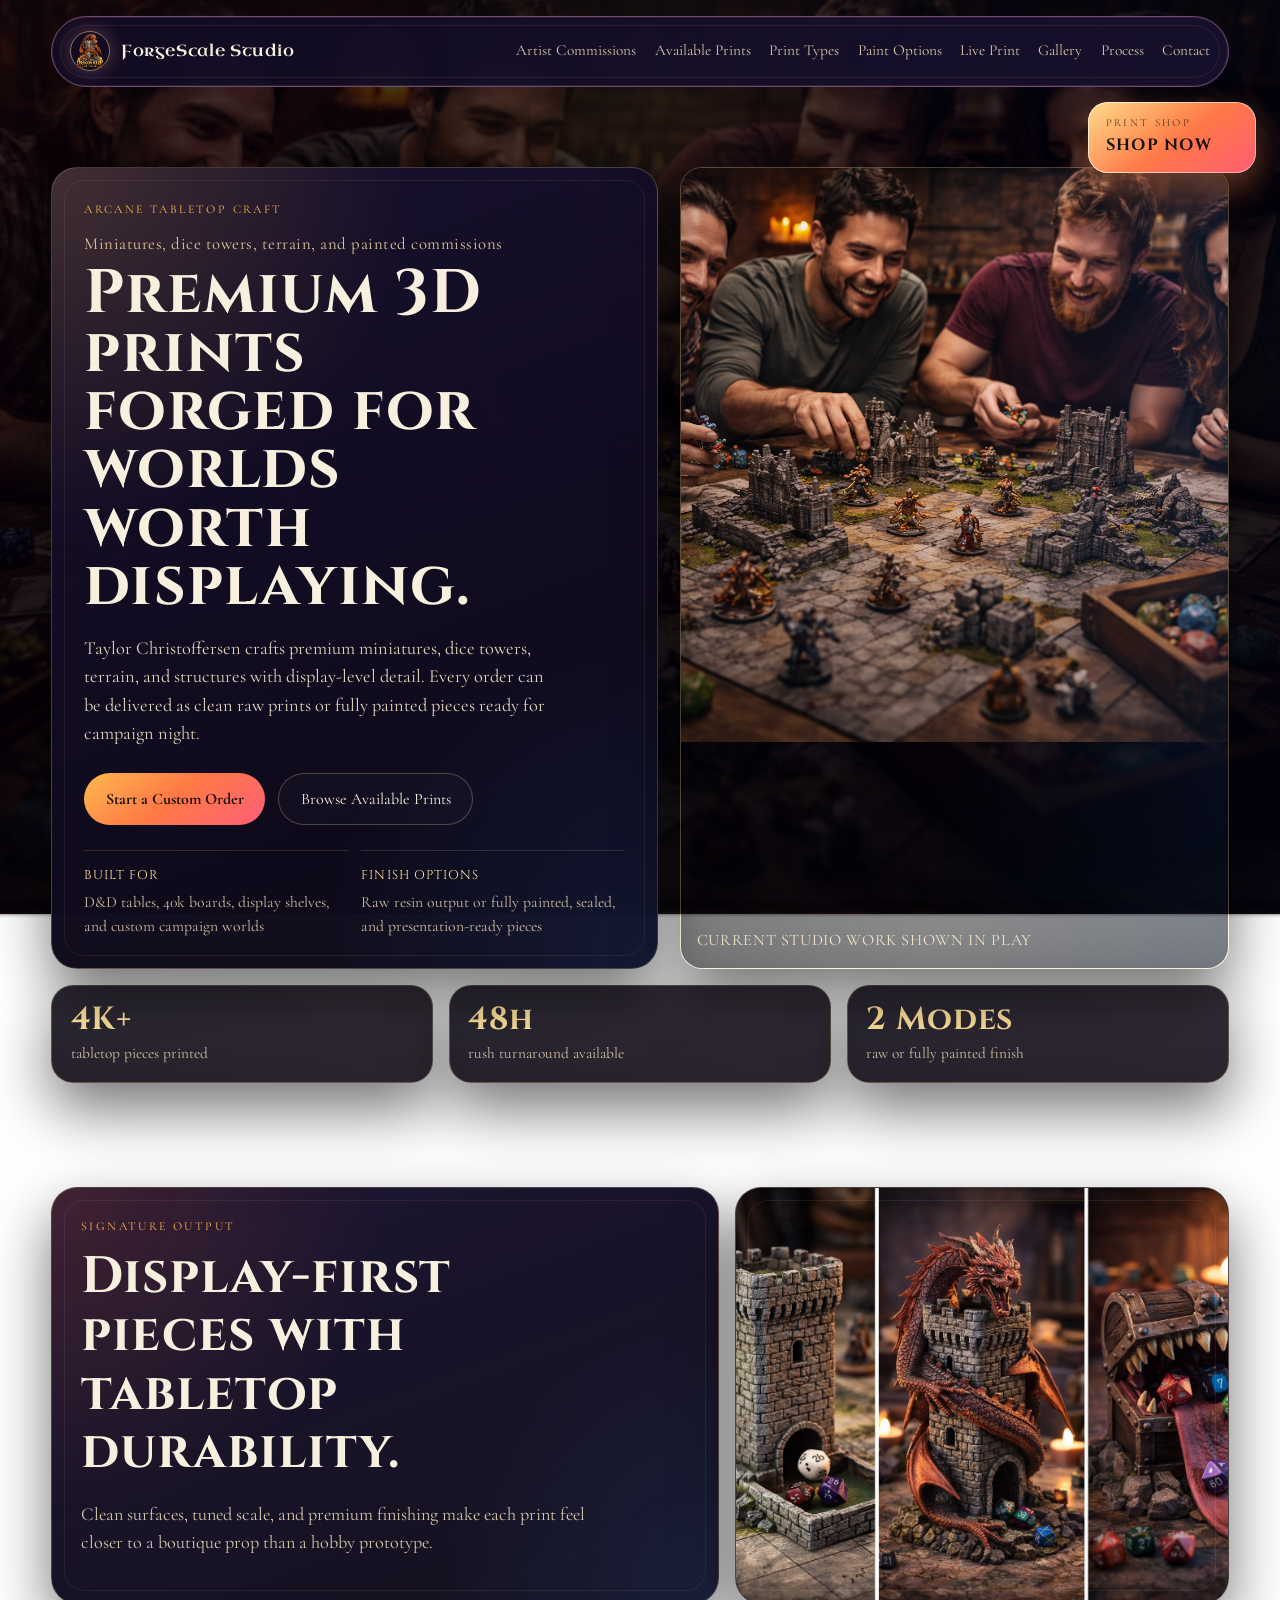
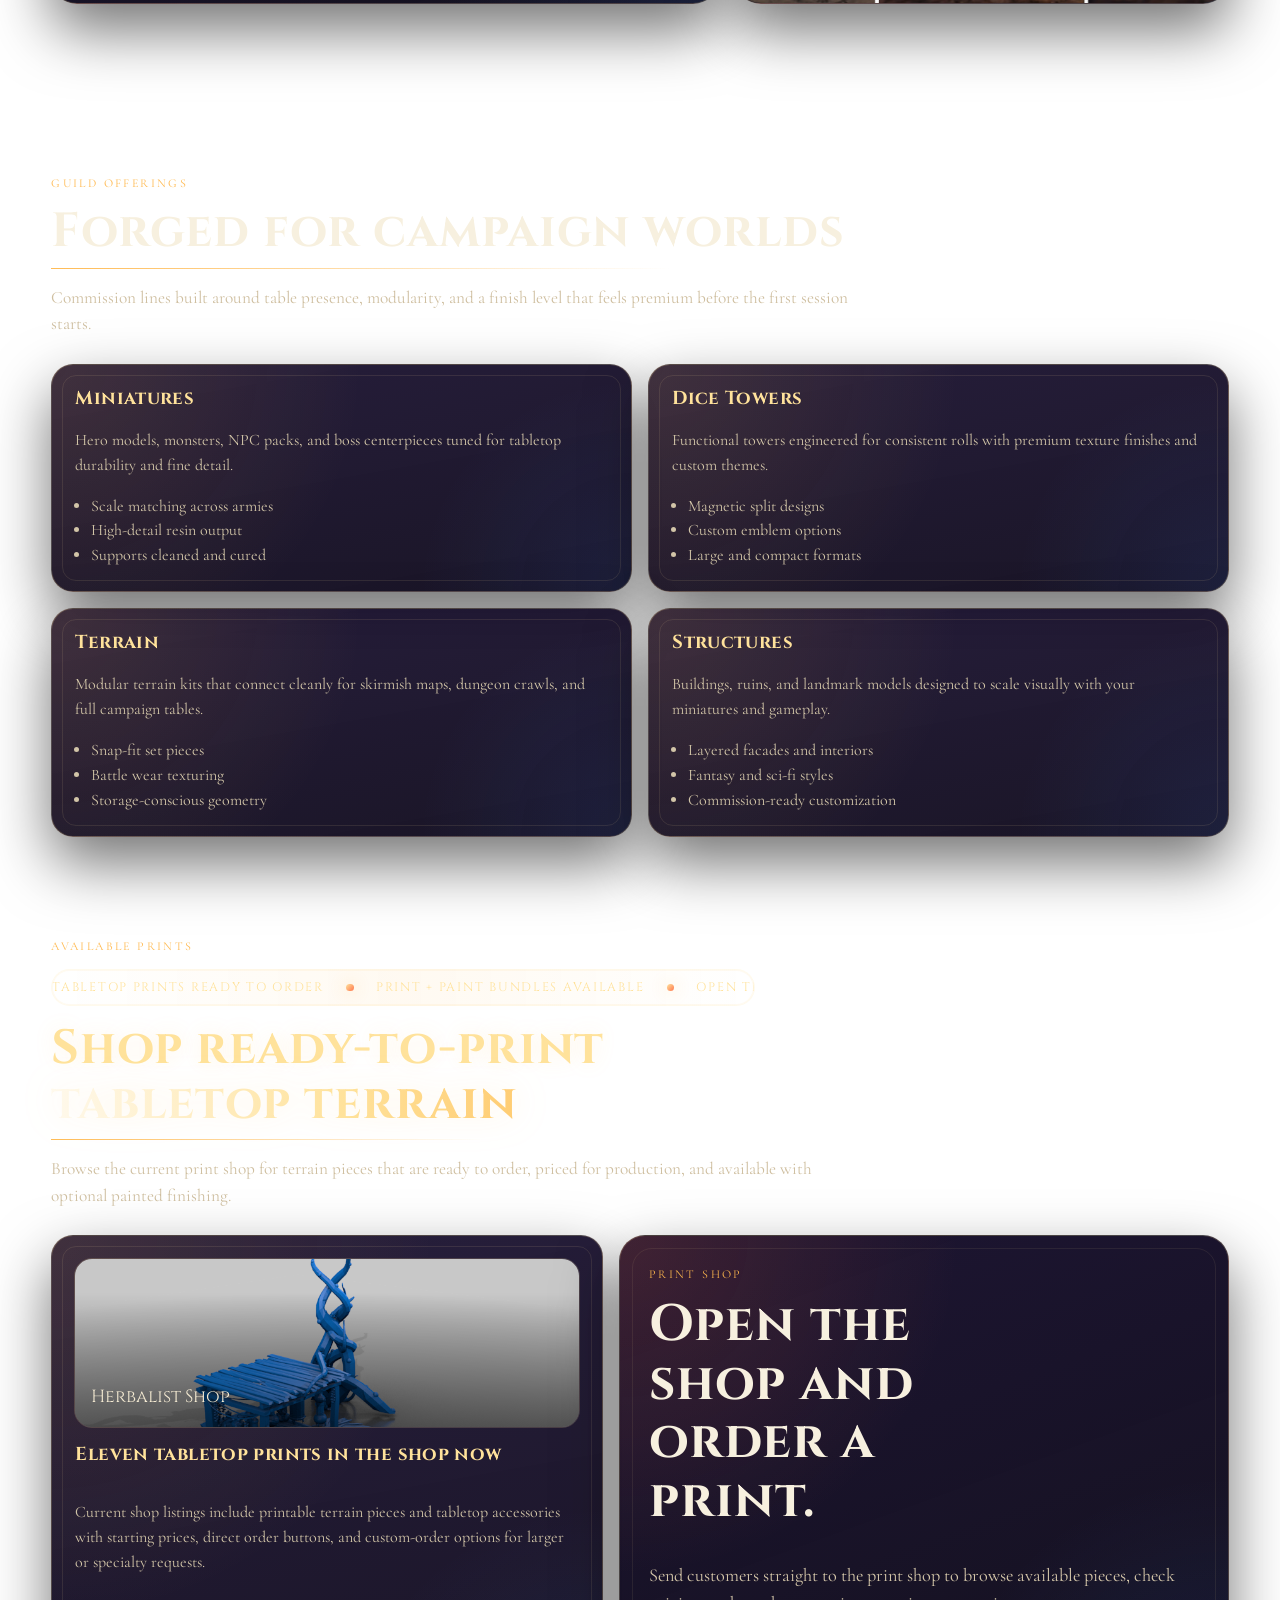
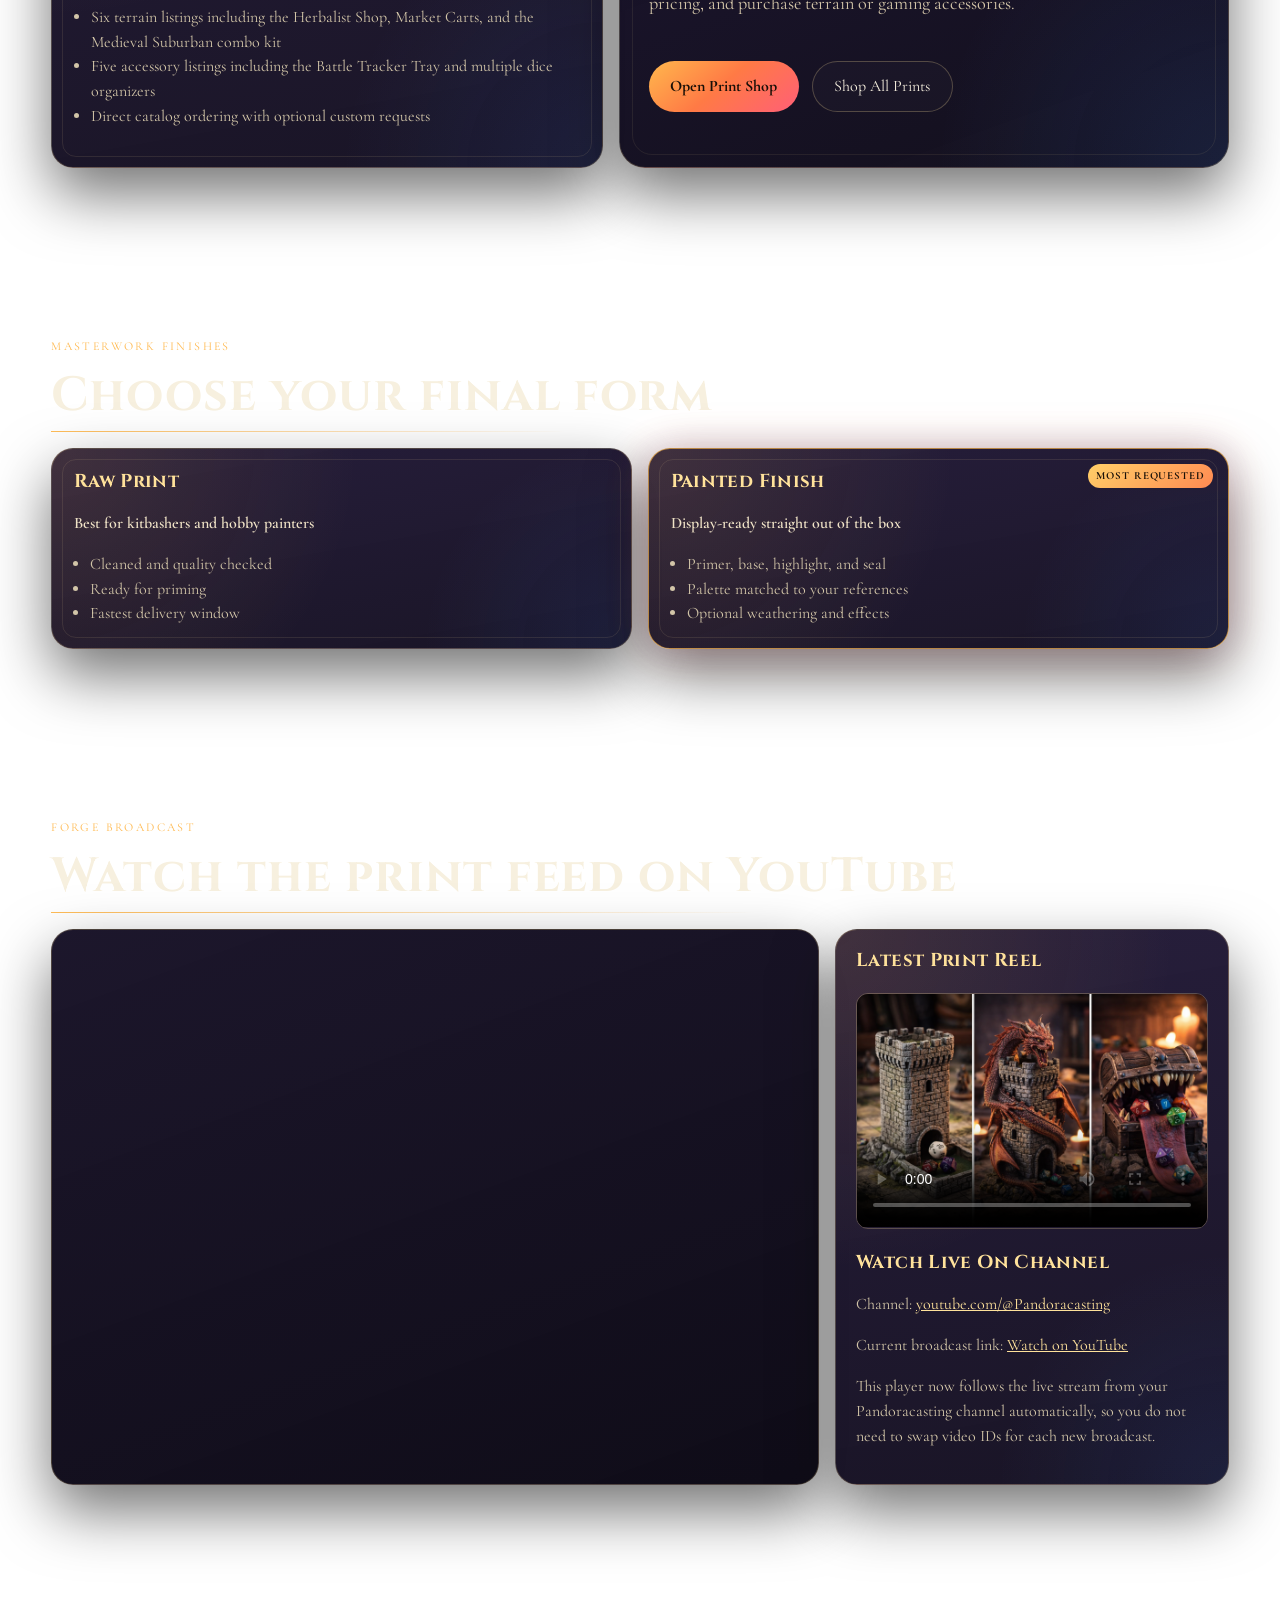
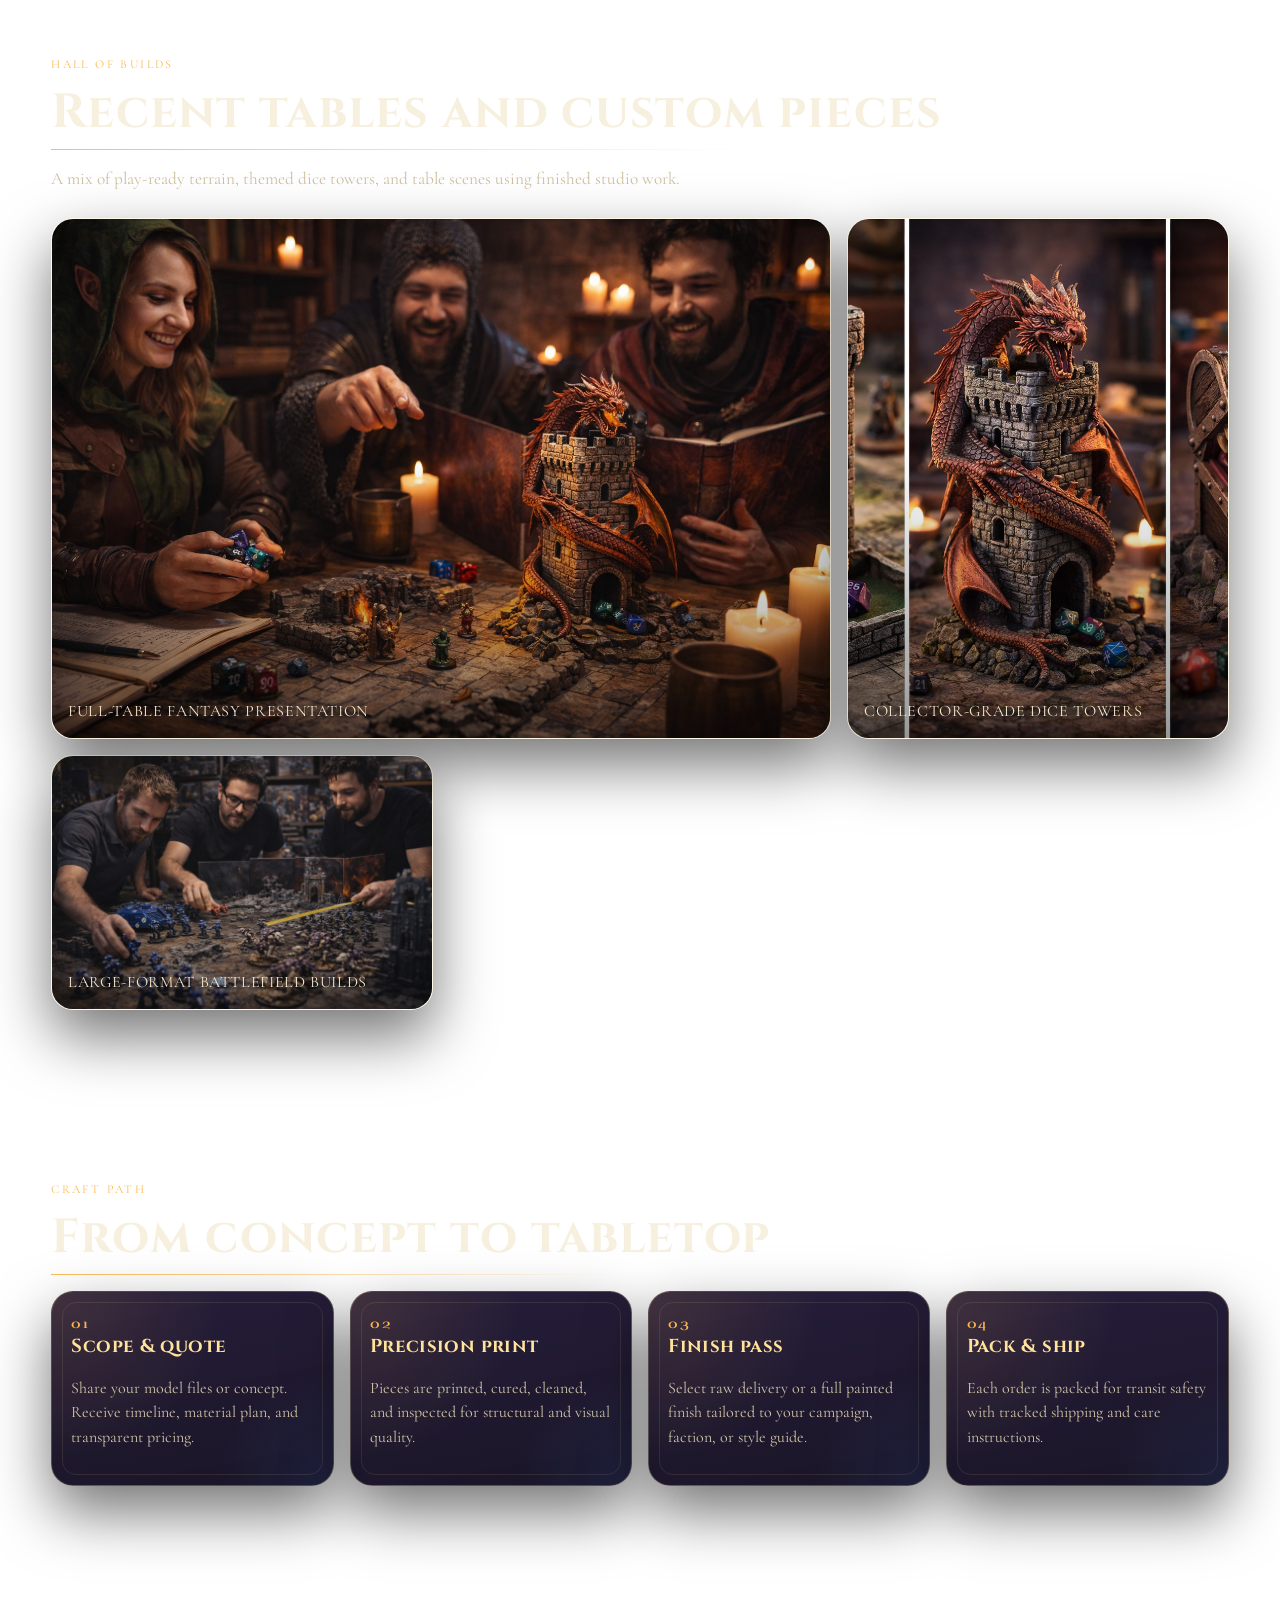
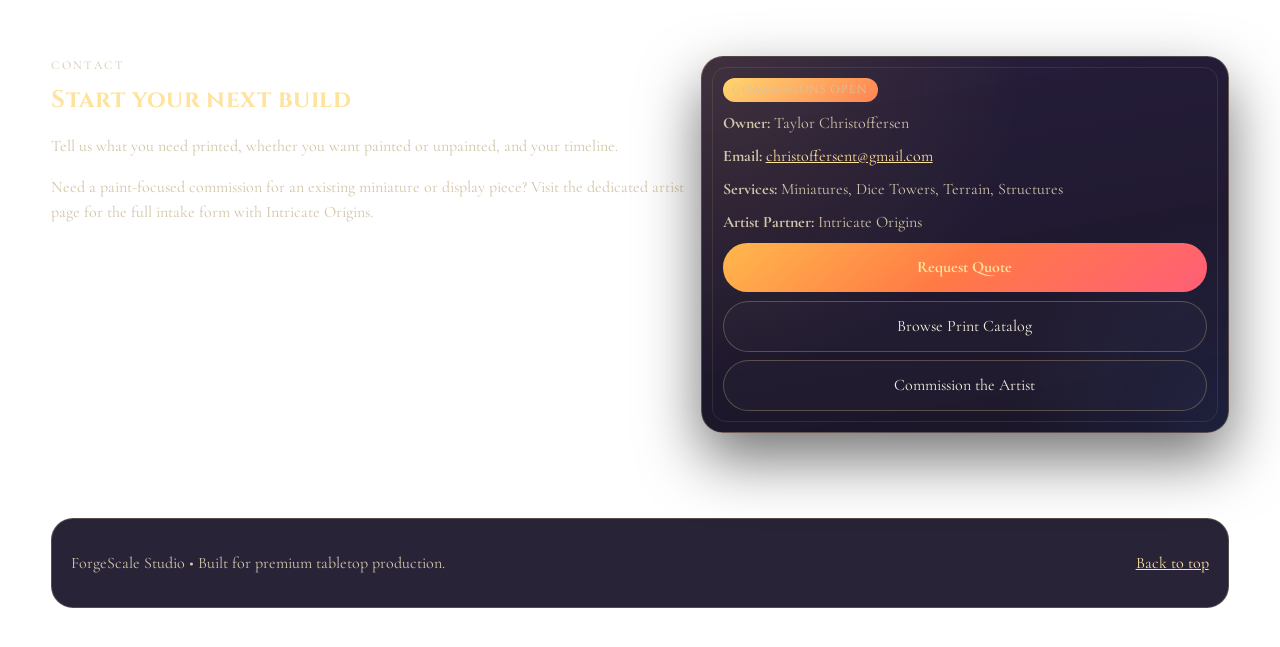
==== index.html @ 9431fdb1 "Initial site import" ====
<!DOCTYPE html>
<html lang="en">
<head>
  <meta charset="UTF-8" />
  <meta name="viewport" content="width=device-width, initial-scale=1.0" />
  <title>ForgeScale Studio | Premium 3D Printing</title>
  <meta name="description" content="Premium 3D printing for miniatures, dice towers, terrain, and structures by Taylor Christoffersen." />
  <link rel="preconnect" href="https://fonts.googleapis.com" />
  <link rel="preconnect" href="https://fonts.gstatic.com" crossorigin />
  <link href="https://fonts.googleapis.com/css2?family=Cinzel:wght@500;700;800&family=Cormorant+Garamond:wght@400;500;600;700&family=Uncial+Antiqua&display=swap" rel="stylesheet" />
  <link rel="stylesheet" href="styles.css" />
</head>
<body class="home-page">
  <video
    class="page-bg-video"
    autoplay
    muted
    loop
    playsinline
    preload="metadata"
    poster="Hero.png"
    aria-hidden="true"
  >
    <source src="BackgroundVideo.mp4" type="video/mp4" />
  </video>
  <div class="bg-grid" aria-hidden="true"></div>
  <header class="site-header" id="top">
    <a class="brand" href="#top">
      <img class="brand-logo" src="Logo.png" alt="Taylor Christoffersen 3D printing logo" />
      <span class="brand-text">ForgeScale Studio</span>
    </a>
    <button class="menu-toggle" aria-expanded="false" aria-controls="main-nav">Menu</button>
    <nav id="main-nav" class="main-nav" aria-label="Primary">
      <a href="artist-commission.html">Artist Commissions</a>
      <a href="prints.html#catalog">Available Prints</a>
      <a href="#services">Print Types</a>
      <a href="#finishes">Paint Options</a>
      <a href="#livestream">Live Print</a>
      <a href="#gallery">Gallery</a>
      <a href="#process">Process</a>
      <a href="#contact">Contact</a>
    </nav>
  </header>
  <a class="floating-shop-cta" href="prints.html#catalog">
    <span class="floating-shop-label">Print Shop</span>
    <strong>Shop Now</strong>
  </a>

  <main>
    <section class="hero section reveal">
      <div class="hero-layout">
        <div class="hero-copy-block">
          <p class="eyebrow">Arcane tabletop craft</p>
          <p class="hero-kicker">Miniatures, dice towers, terrain, and painted commissions</p>
          <h1>Premium 3D prints forged for worlds worth displaying.</h1>
          <p class="hero-copy">
            Taylor Christoffersen crafts premium miniatures, dice towers, terrain, and structures with display-level detail.
            Every order can be delivered as clean raw prints or fully painted pieces ready for campaign night.
          </p>
          <div class="hero-actions">
            <a class="btn btn-primary" href="#contact">Start a Custom Order</a>
            <a class="btn btn-ghost" href="prints.html#catalog">Browse Available Prints</a>
          </div>
          <div class="hero-ledger">
            <div>
              <span>Built For</span>
              <p>D&amp;D tables, 40k boards, display shelves, and custom campaign worlds</p>
            </div>
            <div>
              <span>Finish Options</span>
              <p>Raw resin output or fully painted, sealed, and presentation-ready pieces</p>
            </div>
          </div>
        </div>
        <figure class="hero-photo">
          <img src="Hero.png" alt="Featured hero image showing premium 3D printed tabletop work" loading="eager" />
          <figcaption>Current studio work shown in play</figcaption>
        </figure>
      </div>
      <div class="hero-metrics" role="list" aria-label="Studio highlights">
        <article role="listitem">
          <h2>4K+</h2>
          <p>tabletop pieces printed</p>
        </article>
        <article role="listitem">
          <h2>48h</h2>
          <p>rush turnaround available</p>
        </article>
        <article role="listitem">
          <h2>2 Modes</h2>
          <p>raw or fully painted finish</p>
        </article>
      </div>
    </section>

    <section class="featured-strip section reveal" aria-label="Featured capabilities">
      <article class="featured-card">
        <p class="eyebrow">Signature Output</p>
        <h2>Display-first pieces with tabletop durability.</h2>
        <p>
          Clean surfaces, tuned scale, and premium finishing make each print feel closer to a boutique prop than a hobby prototype.
        </p>
      </article>
      <article class="featured-card media-card">
        <img src="DiceTowers3.png" alt="Detailed custom dice towers displayed with dice" loading="lazy" />
      </article>
    </section>

    <section id="services" class="section reveal">
      <div class="section-head">
        <p class="eyebrow">Guild Offerings</p>
        <h2>Forged for campaign worlds</h2>
        <p class="section-intro">
          Commission lines built around table presence, modularity, and a finish level that feels premium before the first session starts.
        </p>
      </div>
      <div class="cards-grid">
        <article class="service-card">
          <h3>Miniatures</h3>
          <p>Hero models, monsters, NPC packs, and boss centerpieces tuned for tabletop durability and fine detail.</p>
          <ul>
            <li>Scale matching across armies</li>
            <li>High-detail resin output</li>
            <li>Supports cleaned and cured</li>
          </ul>
        </article>
        <article class="service-card">
          <h3>Dice Towers</h3>
          <p>Functional towers engineered for consistent rolls with premium texture finishes and custom themes.</p>
          <ul>
            <li>Magnetic split designs</li>
            <li>Custom emblem options</li>
            <li>Large and compact formats</li>
          </ul>
        </article>
        <article class="service-card">
          <h3>Terrain</h3>
          <p>Modular terrain kits that connect cleanly for skirmish maps, dungeon crawls, and full campaign tables.</p>
          <ul>
            <li>Snap-fit set pieces</li>
            <li>Battle wear texturing</li>
            <li>Storage-conscious geometry</li>
          </ul>
        </article>
        <article class="service-card">
          <h3>Structures</h3>
          <p>Buildings, ruins, and landmark models designed to scale visually with your miniatures and gameplay.</p>
          <ul>
            <li>Layered facades and interiors</li>
            <li>Fantasy and sci-fi styles</li>
            <li>Commission-ready customization</li>
          </ul>
        </article>
      </div>
    </section>

    <section class="section reveal shop-preview">
      <div class="section-head shop-preview-head">
        <p class="eyebrow">Available Prints</p>
        <div class="shop-preview-marquee" aria-hidden="true">
          <div class="shop-preview-marquee-track">
            <span>Tabletop prints ready to order</span>
            <span>Print + paint bundles available</span>
            <span>Open the print shop now</span>
            <span>Tabletop prints ready to order</span>
            <span>Print + paint bundles available</span>
            <span>Open the print shop now</span>
          </div>
        </div>
        <h2 class="shop-preview-title">
          <span>Shop ready-to-print</span>
          <span>tabletop terrain</span>
        </h2>
        <p class="section-intro">
          Browse the current print shop for terrain pieces that are ready to order, priced for production, and available with optional painted finishing.
        </p>
      </div>
      <div class="shop-preview-grid">
        <article class="service-card product-card">
          <div class="product-media">
            <img src="Assets/images/herbalist_potion_makers_shop_-_dnd_-_terrain.png" alt="Render of the Herbalist and Potion Maker's Shop STL" loading="lazy" />
            <span>Herbalist Shop</span>
          </div>
          <h3>Eleven tabletop prints in the shop now</h3>
          <p>Current shop listings include printable terrain pieces and tabletop accessories with starting prices, direct order buttons, and custom-order options for larger or specialty requests.</p>
          <ul>
            <li>Six terrain listings including the Herbalist Shop, Market Carts, and the Medieval Suburban combo kit</li>
            <li>Five accessory listings including the Battle Tracker Tray and multiple dice organizers</li>
            <li>Direct catalog ordering with optional custom requests</li>
          </ul>
        </article>
        <article class="featured-card shop-preview-cta">
          <p class="eyebrow">Print Shop</p>
          <h2>Open the shop and order a print.</h2>
          <p>Send customers straight to the print shop to browse available pieces, check pricing, and purchase terrain or gaming accessories.</p>
          <div class="hero-actions">
            <a class="btn btn-primary" href="prints.html#catalog">Open Print Shop</a>
            <a class="btn btn-ghost" href="prints.html#catalog">Shop All Prints</a>
          </div>
        </article>
      </div>
    </section>

    <section id="finishes" class="section reveal">
      <div class="section-head">
        <p class="eyebrow">Masterwork Finishes</p>
        <h2>Choose your final form</h2>
      </div>
      <div class="finish-grid">
        <article class="finish-card">
          <h3>Raw Print</h3>
          <p class="price">Best for kitbashers and hobby painters</p>
          <ul>
            <li>Cleaned and quality checked</li>
            <li>Ready for priming</li>
            <li>Fastest delivery window</li>
          </ul>
        </article>
        <article class="finish-card featured">
          <p class="badge">Most Requested</p>
          <h3>Painted Finish</h3>
          <p class="price">Display-ready straight out of the box</p>
          <ul>
            <li>Primer, base, highlight, and seal</li>
            <li>Palette matched to your references</li>
            <li>Optional weathering and effects</li>
          </ul>
        </article>
      </div>
    </section>

    <section id="livestream" class="section reveal">
      <div class="section-head">
        <p class="eyebrow">Forge Broadcast</p>
        <h2>Watch the print feed on YouTube</h2>
      </div>
      <div class="stream-layout">
        <div class="stream-frame" aria-label="Live print stream">
          <iframe
            src="https://www.youtube-nocookie.com/embed/live_stream?channel=UCI36kIDATrRauLgtNa-Ht1w&autoplay=1&mute=1&rel=0"
            title="Pandoracasting 3D Print Broadcast"
            allow="autoplay; encrypted-media; picture-in-picture"
            allowfullscreen
            loading="lazy"
          ></iframe>
        </div>
        <aside class="stream-panel">
          <h3>Latest Print Reel</h3>
          <video controls preload="metadata" poster="DiceTowers3.png">
            <source src="dragontowerdicevideo.mp4" type="video/mp4" />
            Your browser does not support embedded video.
          </video>
          <h3>Watch Live On Channel</h3>
          <p>
            Channel:
            <a href="https://www.youtube.com/@Pandoracasting" target="_blank" rel="noopener noreferrer">youtube.com/@Pandoracasting</a>
          </p>
          <p>
            Current broadcast link:
            <a href="https://www.youtube.com/@Pandoracasting/live" target="_blank" rel="noopener noreferrer">Watch on YouTube</a>
          </p>
          <p class="note">This player now follows the live stream from your Pandoracasting channel automatically, so you do not need to swap video IDs for each new broadcast.</p>
        </aside>
      </div>
    </section>

    <section id="gallery" class="section reveal">
      <div class="section-head">
        <p class="eyebrow">Hall of Builds</p>
        <h2>Recent tables and custom pieces</h2>
        <p class="section-intro">A mix of play-ready terrain, themed dice towers, and table scenes using finished studio work.</p>
      </div>
      <div class="gallery-grid">
        <figure class="gallery-item wide">
          <img src="PlayingD%26D.png" alt="Dungeons and Dragons table setup with custom miniatures and terrain" loading="lazy" />
          <figcaption>Full-table fantasy presentation</figcaption>
        </figure>
        <figure class="gallery-item">
          <img src="DiceTowers3.png" alt="Custom fantasy dice towers produced with high-detail 3D printing" loading="lazy" />
          <figcaption>Collector-grade dice towers</figcaption>
        </figure>
        <figure class="gallery-item">
          <img src="Playing40k.png" alt="War-gaming table featuring 3D printed pieces and structures" loading="lazy" />
          <figcaption>Large-format battlefield builds</figcaption>
        </figure>
      </div>
    </section>

    <section id="process" class="section reveal">
      <div class="section-head">
        <p class="eyebrow">Craft Path</p>
        <h2>From concept to tabletop</h2>
      </div>
      <div class="timeline">
        <article>
          <span>01</span>
          <h3>Scope & quote</h3>
          <p>Share your model files or concept. Receive timeline, material plan, and transparent pricing.</p>
        </article>
        <article>
          <span>02</span>
          <h3>Precision print</h3>
          <p>Pieces are printed, cured, cleaned, and inspected for structural and visual quality.</p>
        </article>
        <article>
          <span>03</span>
          <h3>Finish pass</h3>
          <p>Select raw delivery or a full painted finish tailored to your campaign, faction, or style guide.</p>
        </article>
        <article>
          <span>04</span>
          <h3>Pack & ship</h3>
          <p>Each order is packed for transit safety with tracked shipping and care instructions.</p>
        </article>
      </div>
    </section>

    <section id="contact" class="section reveal contact">
      <div>
        <p class="eyebrow">Contact</p>
        <h2>Start your next build</h2>
        <p>Tell us what you need printed, whether you want painted or unpainted, and your timeline.</p>
        <p>
          Need a paint-focused commission for an existing miniature or display piece?
          Visit the dedicated artist page for the full intake form with Intricate Origins.
        </p>
      </div>
      <div class="contact-card">
        <p class="contact-tag">Commissions open</p>
        <p><strong>Owner:</strong> Taylor Christoffersen</p>
        <p><strong>Email:</strong> <a href="mailto:christoffersent@gmail.com">christoffersent@gmail.com</a></p>
        <p><strong>Services:</strong> Miniatures, Dice Towers, Terrain, Structures</p>
        <p><strong>Artist Partner:</strong> Intricate Origins</p>
        <a class="btn btn-primary" href="mailto:christoffersent@gmail.com?subject=3D%20Print%20Project%20Request">Request Quote</a>
        <a class="btn btn-ghost" href="prints.html#catalog">Browse Print Catalog</a>
        <a class="btn btn-ghost" href="artist-commission.html">Commission the Artist</a>
      </div>
    </section>
  </main>

  <footer class="site-footer">
    <p>ForgeScale Studio • Built for premium tabletop production.</p>
    <a href="#top">Back to top</a>
  </footer>

  <script src="script.js"></script>
</body>
</html>
---- styles.css ----
:root {
  --bg-night: #090713;
  --bg-char: #120f24;
  --ink: #f7f0df;
  --ink-muted: #d8c7a7;
  --gold: #ffb84d;
  --gold-soft: #ffe29b;
  --ember: #ff6a3d;
  --line: #6f4a7f;
  --panel: #17122d;
  --panel-soft: #22153b;
  --radius: 22px;
  --shadow: 0 26px 60px rgba(0, 0, 0, 0.55);
  --shadow-soft: 0 16px 32px rgba(0, 0, 0, 0.34);
}

* {
  box-sizing: border-box;
}

html,
body {
  margin: 0;
  padding: 0;
}

body {
  font-family: "Cormorant Garamond", serif;
  color: var(--ink);
  line-height: 1.55;
  background:
    radial-gradient(circle at 10% 8%, rgba(255, 106, 61, 0.28), transparent 34%),
    radial-gradient(circle at 84% 2%, rgba(63, 132, 255, 0.24), transparent 34%),
    radial-gradient(circle at 55% 115%, rgba(175, 88, 255, 0.18), transparent 30%),
    linear-gradient(160deg, #080610 0%, #120a22 45%, #090713 100%);
  background-attachment: fixed;
  position: relative;
}

body::before {
  content: "";
  position: fixed;
  inset: 0;
  pointer-events: none;
  z-index: -2;
  background:
    radial-gradient(circle at 50% 18%, rgba(255, 184, 77, 0.08), transparent 26%),
    linear-gradient(180deg, rgba(255, 255, 255, 0.015), transparent 25%, transparent 72%, rgba(255, 255, 255, 0.015));
}

body::after {
  content: "";
  position: fixed;
  inset: 0;
  pointer-events: none;
  z-index: -3;
  background:
    linear-gradient(180deg, rgba(7, 5, 13, 0.55), rgba(7, 5, 13, 0.78)),
    linear-gradient(120deg, rgba(255, 106, 61, 0.1), transparent 35%, rgba(63, 132, 255, 0.08)),
    url("Playing40k.png") center center / cover no-repeat;
  filter: saturate(1.15) contrast(1.05) blur(2px);
  transform: scale(1.03);
}

.home-page::after {
  background:
    linear-gradient(180deg, rgba(7, 5, 13, 0.55), rgba(7, 5, 13, 0.78)),
    linear-gradient(120deg, rgba(255, 106, 61, 0.1), transparent 35%, rgba(63, 132, 255, 0.08));
}

.commission-page {
  --line: #8b6384;
}

.prints-page {
  --line: #6b5f82;
}

.commission-page::after {
  background:
    linear-gradient(180deg, rgba(10, 8, 18, 0.5), rgba(10, 8, 18, 0.82)),
    radial-gradient(circle at 22% 18%, rgba(214, 154, 196, 0.2), transparent 28%),
    radial-gradient(circle at 78% 22%, rgba(255, 184, 77, 0.12), transparent 26%),
    url("intricate-origins-logo.jpg") center center / min(540px, 72vw) no-repeat;
  filter: saturate(0.92) contrast(1.02) blur(1px);
}

.prints-page::after {
  background:
    linear-gradient(180deg, rgba(8, 6, 18, 0.56), rgba(8, 6, 18, 0.84)),
    radial-gradient(circle at 22% 18%, rgba(255, 184, 77, 0.14), transparent 26%),
    radial-gradient(circle at 82% 24%, rgba(63, 132, 255, 0.18), transparent 30%);
  filter: saturate(1.02) contrast(1.03) blur(2px);
}

.page-bg-video {
  position: fixed;
  inset: 0;
  width: 100%;
  height: 100%;
  object-fit: cover;
  pointer-events: none;
  z-index: -4;
  filter: saturate(1.02) contrast(1.03) brightness(0.58);
  transform: scale(1.03);
}

.bg-grid {
  position: fixed;
  inset: 0;
  pointer-events: none;
  z-index: -1;
  opacity: 0.45;
  background-image:
    linear-gradient(rgba(255, 226, 155, 0.04) 1px, transparent 1px),
    linear-gradient(90deg, rgba(255, 226, 155, 0.04) 1px, transparent 1px),
    radial-gradient(circle at 25% 30%, rgba(63, 132, 255, 0.14) 1px, transparent 1px),
    radial-gradient(circle at 75% 70%, rgba(255, 106, 61, 0.12) 1px, transparent 1px);
  background-size: 38px 38px, 38px 38px, 120px 120px, 140px 140px;
  mask-image: radial-gradient(circle at center, black 50%, transparent 95%);
}

h1,
h2,
h3 {
  font-family: "Cinzel", serif;
  margin-top: 0;
  line-height: 1.14;
  letter-spacing: 0.02em;
}

a {
  color: inherit;
}

.site-header,
.hero-copy-block,
.hero-photo,
.hero-logo-panel,
.featured-card,
.service-card,
.finish-card,
.stream-frame,
.stream-panel,
.gallery-item,
.timeline article,
.contact-card,
.hero-metrics article,
.commission-form,
.level-card,
.fit-card,
.faq-card,
.signal-card {
  --spot-x: 50%;
  --spot-y: 50%;
}

.site-header {
  width: min(1180px, 92vw);
  margin: 1rem auto 0;
  padding: 0.9rem 1.1rem;
  display: flex;
  align-items: center;
  justify-content: space-between;
  border: 1px solid var(--line);
  border-radius: 999px;
  position: sticky;
  top: 0.9rem;
  z-index: 30;
  backdrop-filter: blur(9px);
  background:
    linear-gradient(90deg, rgba(17, 12, 36, 0.92), rgba(24, 17, 46, 0.9));
  box-shadow: 0 0 0 1px rgba(255, 184, 77, 0.11) inset;
}

.site-header::before {
  content: "";
  position: absolute;
  inset: 8px;
  border-radius: 999px;
  border: 1px solid rgba(255, 226, 155, 0.08);
  pointer-events: none;
}

.brand {
  text-decoration: none;
  display: flex;
  align-items: center;
  gap: 0.7rem;
}

.brand-logo {
  width: 40px;
  height: 40px;
  border-radius: 50%;
  object-fit: cover;
  border: 1px solid rgba(255, 226, 155, 0.5);
  box-shadow: 0 0 22px rgba(255, 106, 61, 0.3), 0 0 18px rgba(63, 132, 255, 0.18);
}

.brand-text {
  font-family: "Uncial Antiqua", serif;
  font-size: 0.98rem;
  letter-spacing: 0.04em;
}

.main-nav {
  display: flex;
  gap: 1.15rem;
}

.main-nav a {
  position: relative;
  text-decoration: none;
  font-size: 0.96rem;
  color: var(--ink-muted);
  transition: color 180ms ease, transform 180ms ease;
}

.main-nav a::after {
  content: "";
  position: absolute;
  left: 0;
  right: 0;
  bottom: -0.32rem;
  height: 1px;
  transform: scaleX(0.2);
  transform-origin: center;
  opacity: 0;
  background: linear-gradient(90deg, transparent, var(--gold-soft), transparent);
  transition: transform 220ms ease, opacity 220ms ease;
}

.main-nav a:hover,
.main-nav a:focus-visible {
  color: var(--gold-soft);
  transform: translateY(-1px);
}

.main-nav a:hover::after,
.main-nav a:focus-visible::after {
  transform: scaleX(1);
  opacity: 1;
}

.menu-toggle {
  display: none;
}

.floating-shop-cta {
  position: fixed;
  top: 6.35rem;
  right: 1.5rem;
  z-index: 28;
  display: inline-flex;
  flex-direction: column;
  align-items: flex-start;
  gap: 0.1rem;
  min-width: 10.5rem;
  padding: 0.85rem 1.1rem 0.92rem;
  border-radius: 20px;
  color: #1a1007;
  text-decoration: none;
  overflow: hidden;
  isolation: isolate;
  background: linear-gradient(145deg, rgba(255, 212, 125, 0.96), rgba(255, 122, 69, 0.98) 52%, rgba(255, 95, 119, 0.98));
  box-shadow:
    0 18px 38px rgba(255, 106, 61, 0.28),
    0 10px 30px rgba(255, 184, 77, 0.18),
    0 0 0 1px rgba(255, 248, 234, 0.45) inset;
  animation: shopCtaFloat 4.4s ease-in-out infinite, shopCtaPulse 1.85s ease-in-out infinite;
}

.floating-shop-cta::before {
  content: "";
  position: absolute;
  inset: -40%;
  z-index: -2;
  background: conic-gradient(from 120deg, rgba(255, 255, 255, 0.12), rgba(255, 248, 234, 0.7), rgba(255, 255, 255, 0.08));
  filter: blur(14px);
  animation: shopCtaSpin 8s linear infinite;
}

.floating-shop-cta::after {
  content: "";
  position: absolute;
  inset: 1px;
  z-index: -1;
  border-radius: 19px;
  background:
    linear-gradient(135deg, rgba(255, 248, 234, 0.18), transparent 42%),
    linear-gradient(145deg, rgba(255, 207, 112, 0.96), rgba(255, 118, 71, 0.98) 55%, rgba(255, 94, 116, 0.98));
}

.floating-shop-cta:hover,
.floating-shop-cta:focus-visible {
  transform: translateY(-4px) scale(1.02);
  filter: brightness(1.04);
}

.floating-shop-label {
  font-size: 0.67rem;
  letter-spacing: 0.22em;
  text-transform: uppercase;
  color: rgba(31, 19, 9, 0.74);
}

.floating-shop-cta strong {
  font-family: "Cinzel", serif;
  font-size: 1.02rem;
  letter-spacing: 0.08em;
  text-transform: uppercase;
}

.section {
  width: min(1180px, 92vw);
  margin: 0 auto;
  padding: 5.3rem 0;
}

.hero {
  padding-top: 5rem;
}

.hero-layout {
  display: grid;
  grid-template-columns: 1.05fr 0.95fr;
  gap: 1.35rem;
  align-items: stretch;
}

.hero-copy-block {
  position: relative;
  padding: 2rem 2rem 1.8rem;
  border-radius: calc(var(--radius) + 4px);
  border: 1px solid rgba(255, 226, 155, 0.22);
  background:
    radial-gradient(circle at top left, rgba(255, 184, 77, 0.18), transparent 36%),
    radial-gradient(circle at bottom right, rgba(63, 132, 255, 0.12), transparent 34%),
    linear-gradient(160deg, rgba(24, 16, 46, 0.97), rgba(11, 8, 21, 0.99));
  box-shadow: var(--shadow);
  transition: transform 280ms ease, box-shadow 280ms ease, border-color 280ms ease;
}

.hero-copy-block::before {
  content: "";
  position: absolute;
  inset: 12px;
  border-radius: calc(var(--radius) - 2px);
  border: 1px solid rgba(255, 226, 155, 0.08);
  pointer-events: none;
}

.hero-copy-block::after,
.featured-card::after,
.service-card::after,
.finish-card::after,
.stream-frame::after,
.stream-panel::after,
.hero-logo-panel::after,
.gallery-item::before,
.timeline article::after,
.contact-card::after,
.hero-metrics article::after,
.commission-form::after,
.level-card::after,
.fit-card::after,
.faq-card::after,
.signal-card::after {
  content: "";
  position: absolute;
  inset: 0;
  pointer-events: none;
  border-radius: inherit;
  opacity: 0;
  background:
    radial-gradient(circle at var(--spot-x) var(--spot-y), rgba(255, 184, 77, 0.18), transparent 24%),
    linear-gradient(120deg, transparent 0%, rgba(255, 255, 255, 0.09) 45%, transparent 62%);
  transition: opacity 260ms ease;
}

.eyebrow {
  margin: 0 0 0.8rem;
  font-size: 0.75rem;
  text-transform: uppercase;
  letter-spacing: 0.2em;
  color: var(--gold);
}

.hero-kicker {
  margin: 0 0 0.5rem;
  color: #dfc79b;
  font-size: 1.05rem;
  letter-spacing: 0.03em;
}

h1 {
  font-size: clamp(2.15rem, 4.8vw, 4.5rem);
  max-width: 11ch;
  margin-bottom: 0.8rem;
  line-height: 0.95;
}

.hero-copy {
  max-width: 52ch;
  font-size: 1.15rem;
  color: #e3d5bd;
}

.hero-photo {
  margin: 0;
  border-radius: var(--radius);
  border: 1px solid rgba(255, 226, 155, 0.28);
  overflow: hidden;
  position: relative;
  box-shadow: var(--shadow);
  animation: artifactFloat 8s ease-in-out infinite;
  min-height: 100%;
  transition: transform 320ms ease, box-shadow 320ms ease, border-color 320ms ease;
}

.hero-photo::after {
  content: "";
  position: absolute;
  inset: 0;
  pointer-events: none;
  background:
    linear-gradient(180deg, transparent 28%, rgba(0, 0, 0, 0.5)),
    linear-gradient(90deg, rgba(11, 8, 21, 0.1), transparent 45%, rgba(63, 132, 255, 0.12));
}

.hero-photo img {
  width: 100%;
  display: block;
  aspect-ratio: 4 / 4.2;
  object-fit: cover;
  transition: transform 520ms ease, filter 520ms ease;
}

.hero-photo figcaption {
  position: absolute;
  left: 1rem;
  right: 1rem;
  bottom: 1rem;
  margin: 0;
  z-index: 1;
  color: #f2e6ca;
  font-size: 1rem;
  letter-spacing: 0.04em;
  text-transform: uppercase;
}

.hero-actions {
  display: flex;
  gap: 0.8rem;
  flex-wrap: wrap;
  margin: 1.6rem 0 1.6rem;
}

.btn {
  display: inline-flex;
  align-items: center;
  justify-content: center;
  border: 0;
  cursor: pointer;
  text-decoration: none;
  border-radius: 999px;
  padding: 0.76rem 1.35rem;
  transition: transform 180ms ease, box-shadow 180ms ease, background 180ms ease, filter 180ms ease;
  font-family: inherit;
  font-size: 1rem;
  position: relative;
  overflow: hidden;
}

.btn:hover,
.btn:focus-visible {
  transform: translateY(-2px);
}

.btn-primary {
  color: #180f07;
  font-weight: 700;
  background: linear-gradient(140deg, #ffb84d, #ff7a45 48%, #ff5f77 100%);
  box-shadow: 0 0 0 0 rgba(255, 184, 77, 0.26);
}

.btn::after {
  content: "";
  position: absolute;
  inset: -20%;
  transform: translateX(-130%) skewX(-18deg);
  background: linear-gradient(90deg, transparent, rgba(255, 255, 255, 0.35), transparent);
  transition: transform 420ms ease;
}

.btn-primary:hover,
.btn-primary:focus-visible {
  box-shadow: 0 0 0 7px rgba(255, 184, 77, 0.2);
  filter: brightness(1.04);
}

.btn:hover::after,
.btn:focus-visible::after {
  transform: translateX(130%) skewX(-18deg);
}

.btn-ghost {
  border: 1px solid rgba(255, 226, 155, 0.25);
  color: var(--ink);
  background: rgba(255, 255, 255, 0.02);
}

.hero-ledger {
  display: grid;
  grid-template-columns: repeat(2, minmax(0, 1fr));
  gap: 0.85rem;
}

.hero-ledger div {
  padding-top: 0.9rem;
  border-top: 1px solid rgba(255, 226, 155, 0.14);
}

.hero-ledger span {
  display: block;
  color: var(--gold-soft);
  font-family: "Cinzel", serif;
  font-size: 0.8rem;
  letter-spacing: 0.08em;
  text-transform: uppercase;
  margin-bottom: 0.35rem;
}

.hero-ledger p {
  margin: 0;
  color: #cebea1;
  font-size: 0.98rem;
}

.hero-metrics {
  display: grid;
  grid-template-columns: repeat(3, minmax(0, 1fr));
  gap: 1rem;
  margin-top: 1rem;
}

.hero-metrics article {
  background:
    linear-gradient(180deg, rgba(255, 255, 255, 0.05), transparent),
    linear-gradient(140deg, rgba(23, 18, 30, 0.95), rgba(30, 24, 34, 0.95));
  border: 1px solid rgba(255, 226, 155, 0.25);
  border-radius: var(--radius);
  padding: 1rem 1.15rem;
  box-shadow: var(--shadow);
}

.hero-metrics h2 {
  margin-bottom: 0.2rem;
  color: var(--gold-soft);
  font-size: 2rem;
}

.hero-metrics p {
  margin: 0;
  color: #cfc2a4;
  font-size: 0.96rem;
}

.section-head h2 {
  position: relative;
  display: inline-block;
  font-size: clamp(1.7rem, 4vw, 3rem);
  margin-bottom: 1rem;
  padding-bottom: 0.55rem;
}

.section-head h2::after {
  content: "";
  position: absolute;
  left: 0;
  bottom: 0;
  width: 78%;
  height: 1px;
  background: linear-gradient(90deg, rgba(255, 184, 77, 0.95), transparent);
}

.cards-grid {
  display: grid;
  grid-template-columns: repeat(2, minmax(0, 1fr));
  gap: 1rem;
}

.catalog-layout {
  display: grid;
  grid-template-columns: 1.08fr 0.92fr;
  gap: 1rem;
  align-items: start;
}

.catalog-layout-full {
  grid-template-columns: 1fr;
}

.section-intro {
  max-width: 50rem;
  margin: 0 0 1.6rem;
  color: #cfbfa0;
  font-size: 1.08rem;
}

.featured-strip {
  display: grid;
  grid-template-columns: 1.15fr 0.85fr;
  gap: 1rem;
  padding-top: 1.2rem;
}

.featured-card {
  position: relative;
  overflow: hidden;
  min-height: 280px;
  padding: 1.8rem;
  border-radius: calc(var(--radius) + 4px);
  border: 1px solid rgba(255, 226, 155, 0.22);
  background:
    radial-gradient(circle at top left, rgba(255, 106, 61, 0.16), transparent 42%),
    radial-gradient(circle at bottom right, rgba(63, 132, 255, 0.13), transparent 36%),
    linear-gradient(160deg, rgba(24, 16, 46, 0.98), rgba(12, 9, 22, 0.97));
  box-shadow: var(--shadow);
  transition: transform 300ms ease, box-shadow 300ms ease, border-color 300ms ease;
}

.featured-card::before {
  content: "";
  position: absolute;
  inset: 12px;
  border: 1px solid rgba(255, 226, 155, 0.08);
  border-radius: calc(var(--radius) - 2px);
  pointer-events: none;
}

.featured-card h2 {
  font-size: clamp(1.9rem, 4vw, 3.4rem);
  max-width: 12ch;
  margin-bottom: 0.8rem;
}

.featured-card p:not(.eyebrow) {
  max-width: 34rem;
  color: #d5c7aa;
  font-size: 1.14rem;
}

.media-card {
  padding: 0;
}

.media-card img {
  width: 100%;
  height: 100%;
  display: block;
  object-fit: cover;
  transition: transform 600ms ease, filter 600ms ease;
}

.service-card,
.finish-card,
.contact-card,
.stream-panel,
.timeline article,
.commission-form,
.level-card,
.fit-card,
.faq-card,
.signal-card,
.hero-logo-panel {
  position: relative;
  border-radius: var(--radius);
  border: 1px solid rgba(255, 226, 155, 0.24);
  background:
    radial-gradient(circle at top left, rgba(255, 184, 77, 0.12), transparent 50%),
    radial-gradient(circle at bottom right, rgba(63, 132, 255, 0.1), transparent 34%),
    linear-gradient(170deg, rgba(27, 18, 49, 0.95), rgba(16, 11, 29, 0.96));
  box-shadow: var(--shadow);
  transition: transform 280ms ease, box-shadow 280ms ease, border-color 280ms ease;
}

.service-card::before,
.finish-card::before,
.timeline article::before,
.contact-card::before,
.commission-form::before,
.level-card::before,
.fit-card::before,
.faq-card::before,
.signal-card::before,
.hero-logo-panel::before {
  content: "";
  position: absolute;
  inset: 10px;
  border: 1px solid rgba(255, 226, 155, 0.1);
  border-radius: calc(var(--radius) - 8px);
  pointer-events: none;
}

.service-card {
  padding: 1.45rem;
  min-height: 100%;
}

.service-card h3,
.finish-card h3,
.timeline h3,
.stream-panel h3,
.contact h2 {
  color: var(--gold-soft);
}

.service-card p,
.service-card li,
.finish-card li,
.timeline p,
.stream-panel p,
.stream-panel li,
.contact p,
.note {
  color: #d2c5a8;
}

.service-card ul,
.finish-card ul {
  margin: 0.9rem 0 0;
  padding-left: 1rem;
}

.finish-grid {
  display: grid;
  grid-template-columns: repeat(2, minmax(0, 1fr));
  gap: 1rem;
}

.finish-card {
  padding: 1.35rem;
}

.finish-card.featured {
  border-color: rgba(255, 184, 77, 0.68);
  box-shadow: 0 0 42px rgba(255, 106, 61, 0.24), 0 0 32px rgba(63, 132, 255, 0.12), var(--shadow);
}

.badge {
  position: absolute;
  top: 0.95rem;
  right: 0.95rem;
  margin: 0;
  font-size: 0.68rem;
  letter-spacing: 0.08em;
  text-transform: uppercase;
  font-weight: 700;
  color: #1a1209;
  padding: 0.22rem 0.5rem;
  border-radius: 999px;
  background: linear-gradient(140deg, #ffcf68, #ff8a52);
}

.price {
  color: #f0e3c7;
  font-weight: 600;
}

.stream-layout {
  display: grid;
  grid-template-columns: 1.95fr 1fr;
  gap: 1rem;
}

.shop-grid {
  display: grid;
  grid-template-columns: repeat(2, minmax(0, 1fr));
  gap: 1rem;
}

.shop-grid-wide {
  grid-template-columns: repeat(3, minmax(0, 1fr));
}

.shop-preview {
  padding-top: 1rem;
}

.shop-preview-head {
  position: relative;
}

.shop-preview-marquee {
  width: fit-content;
  max-width: min(100%, 44rem);
  margin: 0.2rem 0 1rem;
  padding: 0.5rem 0;
  overflow: hidden;
  border-radius: 999px;
  border: 1px solid rgba(255, 226, 155, 0.18);
  background: linear-gradient(90deg, rgba(255, 255, 255, 0.05), rgba(255, 184, 77, 0.08), rgba(255, 255, 255, 0.04));
  box-shadow: 0 0 0 1px rgba(255, 184, 77, 0.08) inset;
}

.shop-preview-marquee-track {
  display: flex;
  gap: 1.4rem;
  width: max-content;
  padding-right: 1.4rem;
  animation: shopMarquee 18s linear infinite;
}

.shop-preview-marquee span {
  display: inline-flex;
  align-items: center;
  gap: 1.4rem;
  white-space: nowrap;
  font-family: "Cinzel", serif;
  font-size: 0.77rem;
  letter-spacing: 0.14em;
  text-transform: uppercase;
  color: var(--gold-soft);
}

.shop-preview-marquee span::after {
  content: "";
  width: 0.45rem;
  height: 0.45rem;
  border-radius: 50%;
  background: linear-gradient(135deg, rgba(255, 226, 155, 0.98), rgba(255, 106, 61, 0.92));
  box-shadow: 0 0 16px rgba(255, 184, 77, 0.45);
}

.shop-preview-title {
  margin-bottom: 1rem;
}

.shop-preview-title span {
  display: block;
}

.shop-preview-title span:first-child {
  color: var(--gold-soft);
  text-shadow: 0 0 22px rgba(255, 184, 77, 0.15);
  animation: shopTitleDrift 5.6s ease-in-out infinite;
}

.shop-preview-title span:last-child {
  background: linear-gradient(90deg, #fff9ec 0%, #ffe29b 24%, #ffb84d 52%, #fff9ec 78%, #ffe6bd 100%);
  background-size: 220% auto;
  -webkit-background-clip: text;
  background-clip: text;
  color: transparent;
  text-shadow: none;
  filter: drop-shadow(0 0 18px rgba(255, 184, 77, 0.18));
  animation: shopTitleGlow 6.6s linear infinite, shopTitleDrift 4.9s ease-in-out infinite reverse;
}

.shop-preview-grid {
  display: grid;
  grid-template-columns: 0.95fr 1.05fr;
  gap: 1rem;
}

.shop-preview-cta {
  display: flex;
  flex-direction: column;
  justify-content: center;
  min-height: 100%;
}

.viewer-card {
  padding: 1.3rem;
}

.catalog-header {
  display: flex;
  justify-content: space-between;
  gap: 1rem;
  align-items: end;
  margin-bottom: 1rem;
}

.viewer-meta {
  max-width: 20rem;
  margin: 0;
  text-align: right;
  color: #d2c5a8;
}

.stl-viewer {
  min-height: 460px;
  border-radius: 18px;
  border: 1px solid rgba(255, 226, 155, 0.22);
  background:
    radial-gradient(circle at top, rgba(255, 184, 77, 0.08), transparent 36%),
    linear-gradient(180deg, rgba(8, 6, 18, 0.96), rgba(18, 12, 35, 0.98));
  overflow: hidden;
}

.stl-viewer canvas {
  width: 100%;
  height: 100%;
  display: block;
}

.stl-toolbar {
  display: flex;
  flex-wrap: wrap;
  gap: 0.6rem;
  margin-top: 1rem;
}

.stl-chip {
  border: 1px solid rgba(255, 226, 155, 0.24);
  background: rgba(255, 255, 255, 0.02);
  color: var(--ink);
  border-radius: 999px;
  padding: 0.55rem 0.9rem;
  font: inherit;
  cursor: pointer;
  transition: border-color 180ms ease, background 180ms ease, transform 180ms ease;
}

.stl-chip:hover,
.stl-chip:focus-visible,
.stl-chip.active {
  border-color: rgba(255, 184, 77, 0.58);
  background: rgba(255, 184, 77, 0.12);
  transform: translateY(-1px);
}

.product-card {
  display: flex;
  flex-direction: column;
}

.product-media {
  min-height: 170px;
  margin: -0.1rem -0.1rem 1rem;
  border-radius: 18px;
  border: 1px solid rgba(255, 226, 155, 0.18);
  display: flex;
  align-items: end;
  padding: 1rem;
  overflow: hidden;
  position: relative;
}

.product-media::after {
  content: "";
  position: absolute;
  inset: 0;
  background: linear-gradient(180deg, transparent 20%, rgba(0, 0, 0, 0.52));
}

.product-media img {
  position: absolute;
  inset: 0;
  width: 100%;
  height: 100%;
  object-fit: cover;
  display: block;
}

.product-media span {
  position: relative;
  z-index: 1;
  font-family: "Cinzel", serif;
  color: #f4ead2;
  font-size: 1.1rem;
}

.product-media-dragon {
  background:
    radial-gradient(circle at 70% 20%, rgba(255, 184, 77, 0.22), transparent 34%),
    linear-gradient(160deg, rgba(17, 12, 36, 0.84), rgba(9, 7, 17, 0.92)),
    url("PlayingD&D.png") center center / cover no-repeat;
}

.product-media-castle {
  background:
    radial-gradient(circle at 18% 12%, rgba(63, 132, 255, 0.18), transparent 32%),
    linear-gradient(160deg, rgba(17, 12, 36, 0.84), rgba(9, 7, 17, 0.92)),
    url("Playing40k.png") center center / cover no-repeat;
}

.product-media-paint {
  background:
    radial-gradient(circle at 18% 15%, rgba(255, 184, 77, 0.24), transparent 30%),
    radial-gradient(circle at 82% 18%, rgba(200, 139, 196, 0.26), transparent 30%),
    linear-gradient(155deg, rgba(43, 23, 63, 0.95), rgba(13, 10, 22, 0.96));
}

.product-media-holder {
  background:
    linear-gradient(140deg, rgba(255, 184, 77, 0.16), transparent 45%),
    linear-gradient(215deg, rgba(63, 132, 255, 0.15), transparent 40%),
    linear-gradient(160deg, rgba(20, 14, 38, 0.96), rgba(10, 7, 19, 0.98));
}

.product-actions {
  display: flex;
  flex-wrap: wrap;
  gap: 0.65rem;
  margin-top: auto;
  padding-top: 1rem;
}

.product-actions .btn {
  flex: 1 1 220px;
  justify-content: center;
}

.product-pricing {
  margin: 1rem 0 0.35rem;
  padding: 1rem 1rem 0.95rem;
  border-radius: 18px;
  border: 1px solid rgba(255, 226, 155, 0.22);
  background:
    linear-gradient(145deg, rgba(255, 226, 155, 0.08), rgba(255, 184, 77, 0.04) 46%, rgba(255, 255, 255, 0.02)),
    rgba(28, 19, 46, 0.92);
  box-shadow:
    0 10px 22px rgba(0, 0, 0, 0.16),
    0 0 0 1px rgba(255, 226, 155, 0.05) inset;
}

.product-pricing p {
  margin: 0;
}

.product-pricing p + p {
  margin-top: 0.55rem;
  color: #f0dfbc;
  font-size: 0.98rem;
}

.price-tag {
  display: inline-flex;
  align-items: center;
  gap: 0.55rem;
  padding: 0.42rem 0.7rem 0.48rem;
  border-radius: 999px;
  font-family: "Cinzel", serif;
  color: #fff2d2;
  font-size: 1.42rem;
  font-weight: 800;
  letter-spacing: 0.04em;
  line-height: 1;
  background:
    linear-gradient(90deg, rgba(255, 226, 155, 0.22), rgba(255, 184, 77, 0.14) 58%, rgba(255, 122, 69, 0.12)),
    rgba(255, 255, 255, 0.04);
  box-shadow:
    0 8px 18px rgba(0, 0, 0, 0.14),
    0 0 0 1px rgba(255, 226, 155, 0.18) inset;
}

.price-tag::before {
  content: "Price";
  display: inline-block;
  padding: 0.22rem 0.45rem 0.26rem;
  border-radius: 999px;
  font-size: 0.66rem;
  letter-spacing: 0.16em;
  text-transform: uppercase;
  color: rgba(255, 239, 207, 0.92);
  background: rgba(255, 226, 155, 0.14);
}

.pricing-note {
  max-width: 52rem;
  margin: 0.6rem 0 0;
  color: #d0c1a1;
  font-size: 1rem;
}

.stream-frame {
  position: relative;
  border-radius: var(--radius);
  overflow: hidden;
  border: 1px solid rgba(255, 226, 155, 0.24);
  box-shadow: var(--shadow);
  background: linear-gradient(160deg, rgba(19, 13, 35, 0.96), rgba(10, 7, 19, 0.98));
  transition: transform 300ms ease, box-shadow 300ms ease, border-color 300ms ease;
}

.stream-frame iframe {
  width: 100%;
  display: block;
  aspect-ratio: 16 / 9;
  border: 0;
}

.stream-panel {
  padding: 1.25rem;
}

.stream-panel video {
  width: 100%;
  border-radius: 12px;
  border: 1px solid rgba(255, 226, 155, 0.25);
  margin: 0.2rem 0 1rem;
}

.stream-panel ol {
  margin: 0;
  padding-left: 1rem;
}

.stream-panel a {
  color: var(--gold-soft);
}

.gallery-grid {
  display: grid;
  grid-template-columns: repeat(3, minmax(0, 1fr));
  gap: 1rem;
}

.gallery-item {
  margin: 0;
  min-height: 220px;
  overflow: hidden;
  border-radius: var(--radius);
  border: 1px solid rgba(255, 226, 155, 0.25);
  box-shadow: var(--shadow);
  position: relative;
  transition: transform 300ms ease, box-shadow 300ms ease, border-color 300ms ease;
}

.gallery-item::after {
  content: "";
  position: absolute;
  inset: 0;
  pointer-events: none;
  background: linear-gradient(180deg, transparent 45%, rgba(0, 0, 0, 0.4));
}

.gallery-item.wide {
  grid-column: span 2;
}

.gallery-item img {
  width: 100%;
  height: 100%;
  object-fit: cover;
  display: block;
  transition: transform 380ms ease;
}

.gallery-item figcaption {
  position: absolute;
  left: 1rem;
  right: 1rem;
  bottom: 0.9rem;
  z-index: 1;
  color: #f1e5ca;
  font-size: 1rem;
  letter-spacing: 0.04em;
  text-transform: uppercase;
}

.gallery-item:hover img,
.gallery-item:focus-within img {
  transform: scale(1.08);
  filter: saturate(1.1) contrast(1.03);
}

.timeline {
  display: grid;
  grid-template-columns: repeat(4, minmax(0, 1fr));
  gap: 1rem;
}

.timeline article {
  padding: 1.2rem;
}

.timeline span {
  font-family: "Uncial Antiqua", serif;
  font-size: 0.78rem;
  letter-spacing: 0.14em;
  color: var(--gold);
}

.contact {
  display: grid;
  grid-template-columns: 1.2fr 1fr;
  gap: 1rem;
  align-items: stretch;
}

.contact-card {
  padding: 1.3rem;
  display: flex;
  flex-direction: column;
  gap: 0.52rem;
}

.hero-copy-block:hover,
.hero-copy-block:focus-within,
.featured-card:hover,
.featured-card:focus-within,
.service-card:hover,
.service-card:focus-within,
.finish-card:hover,
.finish-card:focus-within,
.stream-frame:hover,
.stream-frame:focus-within,
.stream-panel:hover,
.stream-panel:focus-within,
.gallery-item:hover,
.gallery-item:focus-within,
.timeline article:hover,
.timeline article:focus-within,
.contact-card:hover,
.contact-card:focus-within,
.commission-form:hover,
.commission-form:focus-within,
.level-card:hover,
.level-card:focus-within,
.fit-card:hover,
.fit-card:focus-within,
.faq-card:hover,
.faq-card:focus-within,
.signal-card:hover,
.signal-card:focus-within,
.hero-logo-panel:hover,
.hero-logo-panel:focus-within,
.hero-metrics article:hover,
.hero-metrics article:focus-within {
  transform: translateY(-6px);
  border-color: rgba(255, 184, 77, 0.46);
  box-shadow: 0 32px 70px rgba(0, 0, 0, 0.58), 0 0 28px rgba(255, 106, 61, 0.1), 0 0 22px rgba(63, 132, 255, 0.08);
}

.hero-copy-block:hover::after,
.hero-copy-block:focus-within::after,
.featured-card:hover::after,
.featured-card:focus-within::after,
.service-card:hover::after,
.service-card:focus-within::after,
.finish-card:hover::after,
.finish-card:focus-within::after,
.stream-frame:hover::after,
.stream-frame:focus-within::after,
.stream-panel:hover::after,
.stream-panel:focus-within::after,
.gallery-item:hover::before,
.gallery-item:focus-within::before,
.timeline article:hover::after,
.timeline article:focus-within::after,
.contact-card:hover::after,
.contact-card:focus-within::after,
.commission-form:hover::after,
.commission-form:focus-within::after,
.level-card:hover::after,
.level-card:focus-within::after,
.fit-card:hover::after,
.fit-card:focus-within::after,
.faq-card:hover::after,
.faq-card:focus-within::after,
.signal-card:hover::after,
.signal-card:focus-within::after,
.hero-logo-panel:hover::after,
.hero-logo-panel:focus-within::after,
.hero-metrics article:hover::after,
.hero-metrics article:focus-within::after {
  opacity: 1;
}

.hero-photo:hover,
.hero-photo:focus-within {
  transform: translateY(-8px) rotate(-0.4deg);
  border-color: rgba(255, 184, 77, 0.48);
  box-shadow: 0 32px 80px rgba(0, 0, 0, 0.62), 0 0 36px rgba(255, 106, 61, 0.12), 0 0 30px rgba(63, 132, 255, 0.12);
}

.hero-photo:hover img,
.hero-photo:focus-within img,
.media-card:hover img,
.media-card:focus-within img {
  transform: scale(1.06);
  filter: saturate(1.08) contrast(1.04);
}

.contact-tag {
  display: inline-flex;
  align-self: flex-start;
  margin: 0 0 0.35rem;
  padding: 0.22rem 0.6rem;
  border-radius: 999px;
  color: #1a1209;
  background: linear-gradient(140deg, #ffd66f, #ff8453);
  font-family: "Cinzel", serif;
  font-size: 0.72rem;
  letter-spacing: 0.08em;
  text-transform: uppercase;
}

.contact-card p {
  margin: 0;
}

.hero-logo-panel {
  margin: 0;
  padding: 1.5rem;
  min-height: 100%;
  display: flex;
  flex-direction: column;
  justify-content: center;
  gap: 1rem;
  text-align: center;
}

.artist-mark {
  padding: 1rem;
  border-radius: calc(var(--radius) - 2px);
  border: 1px solid rgba(255, 226, 155, 0.2);
  background: rgba(250, 239, 248, 0.96);
  box-shadow: inset 0 0 0 1px rgba(113, 72, 115, 0.08);
}

.artist-mark img {
  width: 100%;
  display: block;
  border-radius: 18px;
  aspect-ratio: 1 / 1;
  object-fit: cover;
}

.hero-logo-panel figcaption {
  margin: 0;
  color: #dccfb7;
  text-transform: uppercase;
  letter-spacing: 0.08em;
  font-size: 0.86rem;
}

.level-card,
.fit-card,
.faq-card,
.signal-card,
.commission-form {
  padding: 1.35rem;
}

.level-card h3,
.fit-card h3,
.faq-card h3,
.signal-card h3 {
  color: var(--gold-soft);
}

.level-card p,
.fit-card p,
.faq-card p,
.signal-card p,
.level-card li,
.signal-card li {
  color: #d2c5a8;
}

.level-card ul,
.signal-card ul {
  margin: 0.9rem 0 0;
  padding-left: 1rem;
}

.quote-layout {
  display: grid;
  grid-template-columns: 1.35fr 0.75fr;
  gap: 1rem;
  grid-column: span 2;
}

.commission-form {
  align-self: stretch;
}

.form-grid {
  display: grid;
  grid-template-columns: repeat(2, minmax(0, 1fr));
  gap: 1rem;
}

.form-field {
  display: flex;
  flex-direction: column;
  gap: 0.42rem;
}

.form-field.full {
  grid-column: 1 / -1;
}

.form-field span {
  font-family: "Cinzel", serif;
  font-size: 0.82rem;
  letter-spacing: 0.08em;
  text-transform: uppercase;
  color: var(--gold-soft);
}

.form-field input,
.form-field select,
.form-field textarea {
  width: 100%;
  border: 1px solid rgba(255, 226, 155, 0.2);
  border-radius: 16px;
  padding: 0.88rem 1rem;
  font: inherit;
  color: var(--ink);
  background: rgba(11, 8, 21, 0.7);
  transition: border-color 180ms ease, box-shadow 180ms ease, background 180ms ease;
}

.form-field select {
  appearance: none;
}

.form-field textarea {
  min-height: 170px;
  resize: vertical;
}

.form-field input::placeholder,
.form-field textarea::placeholder {
  color: #9e8fae;
}

.form-field input:focus,
.form-field select:focus,
.form-field textarea:focus {
  outline: none;
  border-color: rgba(255, 184, 77, 0.66);
  box-shadow: 0 0 0 4px rgba(255, 184, 77, 0.12);
  background: rgba(16, 12, 28, 0.9);
}

.form-actions {
  display: flex;
  align-items: center;
  gap: 0.85rem;
  flex-wrap: wrap;
  margin-top: 1.2rem;
}

.form-status {
  margin: 0;
  min-height: 1.3rem;
  color: var(--gold-soft);
}

.contact-list {
  margin: 0;
  padding-left: 1rem;
  display: grid;
  gap: 0.72rem;
}

.signal-card .btn {
  margin-top: 1.2rem;
}

.small-note {
  max-width: 42rem;
}

.contact-card a[href^="mailto"] {
  color: var(--gold-soft);
}

.site-footer {
  width: min(1180px, 92vw);
  margin: 0 auto 2.4rem;
  padding: 1rem 1.2rem;
  border-radius: var(--radius);
  border: 1px solid rgba(255, 226, 155, 0.22);
  background: rgba(18, 12, 35, 0.9);
  display: flex;
  justify-content: space-between;
  align-items: center;
  color: #d2c6ab;
}

.site-footer a {
  color: var(--gold-soft);
}

.reveal {
  opacity: 0;
  transform: translateY(16px);
  transition: opacity 540ms ease, transform 540ms ease;
}

.reveal.visible {
  opacity: 1;
  transform: translateY(0);
}

@keyframes artifactFloat {
  0%,
  100% {
    transform: translateY(0);
  }

  50% {
    transform: translateY(-8px);
  }
}

@keyframes shopCtaFloat {
  0%,
  100% {
    transform: translateY(0);
  }

  50% {
    transform: translateY(-6px);
  }
}

@keyframes shopCtaPulse {
  0%,
  100% {
    box-shadow:
      0 18px 38px rgba(255, 106, 61, 0.28),
      0 10px 30px rgba(255, 184, 77, 0.18),
      0 0 0 1px rgba(255, 248, 234, 0.45) inset;
  }

  50% {
    box-shadow:
      0 22px 48px rgba(255, 106, 61, 0.38),
      0 0 0 10px rgba(255, 184, 77, 0.12),
      0 0 0 1px rgba(255, 248, 234, 0.62) inset;
  }
}

@keyframes shopCtaSpin {
  from {
    transform: rotate(0deg);
  }

  to {
    transform: rotate(360deg);
  }
}

@keyframes shopMarquee {
  from {
    transform: translateX(0);
  }

  to {
    transform: translateX(-50%);
  }
}

@keyframes shopTitleDrift {
  0%,
  100% {
    transform: translateX(0);
  }

  35% {
    transform: translateX(8px);
  }

  70% {
    transform: translateX(-4px);
  }
}

@keyframes shopTitleGlow {
  0% {
    background-position: 0% 50%;
    filter: drop-shadow(0 0 12px rgba(255, 184, 77, 0.12));
  }

  50% {
    background-position: 100% 50%;
    filter: drop-shadow(0 0 22px rgba(255, 184, 77, 0.32));
  }

  100% {
    background-position: 0% 50%;
    filter: drop-shadow(0 0 12px rgba(255, 184, 77, 0.12));
  }
}

@media (max-width: 980px) {
  .floating-shop-cta {
    top: auto;
    right: 1rem;
    bottom: 1rem;
    left: 1rem;
    align-items: center;
    text-align: center;
  }

  .hero-layout,
  .catalog-layout,
  .stream-layout,
  .contact,
  .finish-grid,
  .gallery-grid,
  .featured-strip,
  .quote-layout,
  .shop-preview-grid {
    grid-template-columns: 1fr;
  }

  .cards-grid,
  .timeline,
  .shop-grid,
  .shop-grid-wide {
    grid-template-columns: repeat(2, minmax(0, 1fr));
  }

  .gallery-item.wide {
    grid-column: span 1;
  }
}

@media (max-width: 760px) {
  h1 {
    font-size: clamp(1.9rem, 9vw, 3rem);
    max-width: 12ch;
  }

  .shop-preview-marquee {
    max-width: 100%;
  }

  .site-header {
    border-radius: 16px;
    flex-wrap: wrap;
    row-gap: 0.65rem;
    padding: 0.78rem;
  }

  .menu-toggle {
    display: inline-flex;
    border: 1px solid rgba(255, 226, 155, 0.34);
    color: var(--ink);
    background: transparent;
    border-radius: 999px;
    padding: 0.42rem 0.8rem;
  }

  .main-nav {
    width: 100%;
    display: none;
    flex-direction: column;
    gap: 0.38rem;
  }

  .main-nav.open {
    display: flex;
  }

  .cards-grid,
  .timeline,
  .hero-metrics,
  .form-grid,
  .shop-grid,
  .shop-grid-wide {
    grid-template-columns: 1fr;
  }

  .hero-copy-block,
  .featured-card,
  .viewer-card {
    padding: 1.3rem;
  }

  .hero-ledger {
    grid-template-columns: 1fr;
  }

  .catalog-header {
    flex-direction: column;
    align-items: start;
  }

  .viewer-meta {
    max-width: none;
    text-align: left;
  }

  .stl-viewer {
    min-height: 340px;
  }

  .section {
    padding: 4rem 0;
  }
}

@media (prefers-reduced-motion: reduce) {
  .page-bg-video {
    display: none !important;
  }

  .floating-shop-cta,
  .shop-preview-marquee-track,
  .shop-preview-title span {
    animation: none !important;
  }

  *,
  *::before,
  *::after {
    animation: none !important;
    transition: none !important;
    scroll-behavior: auto !important;
  }
}
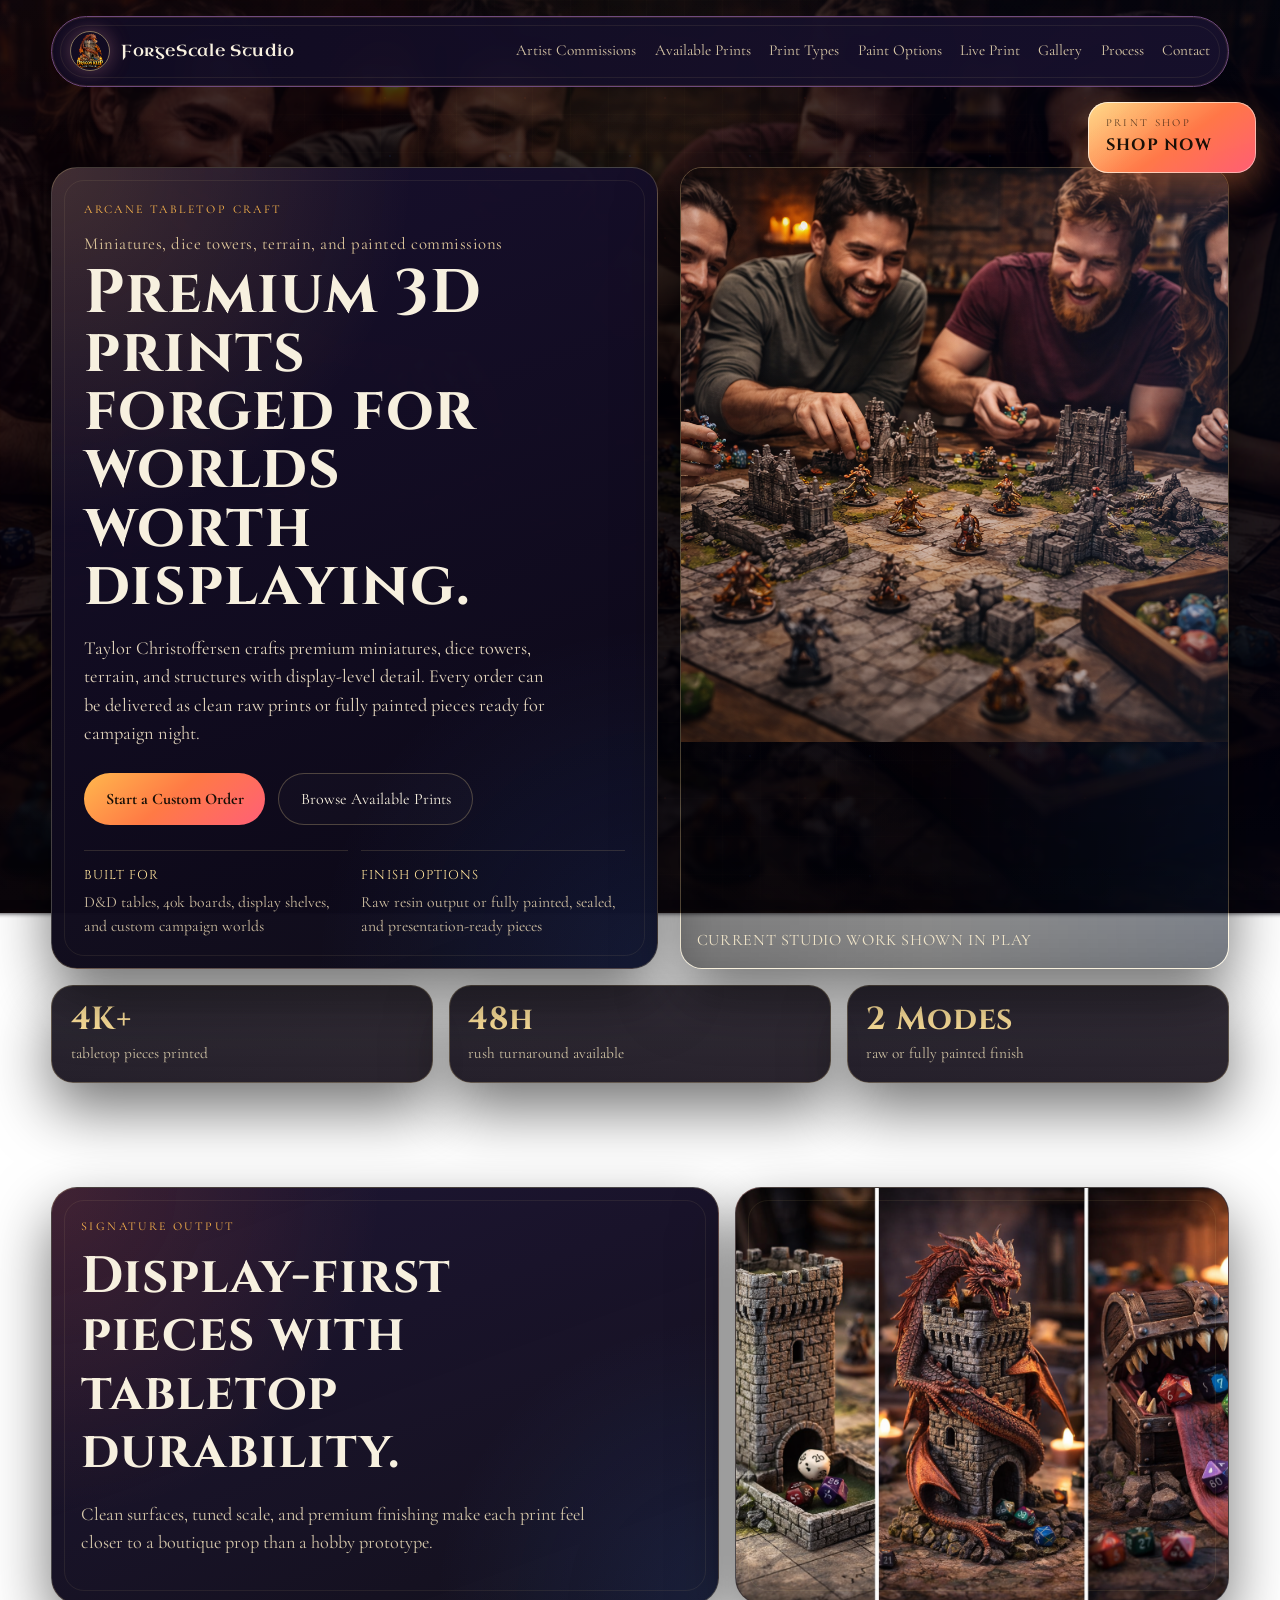
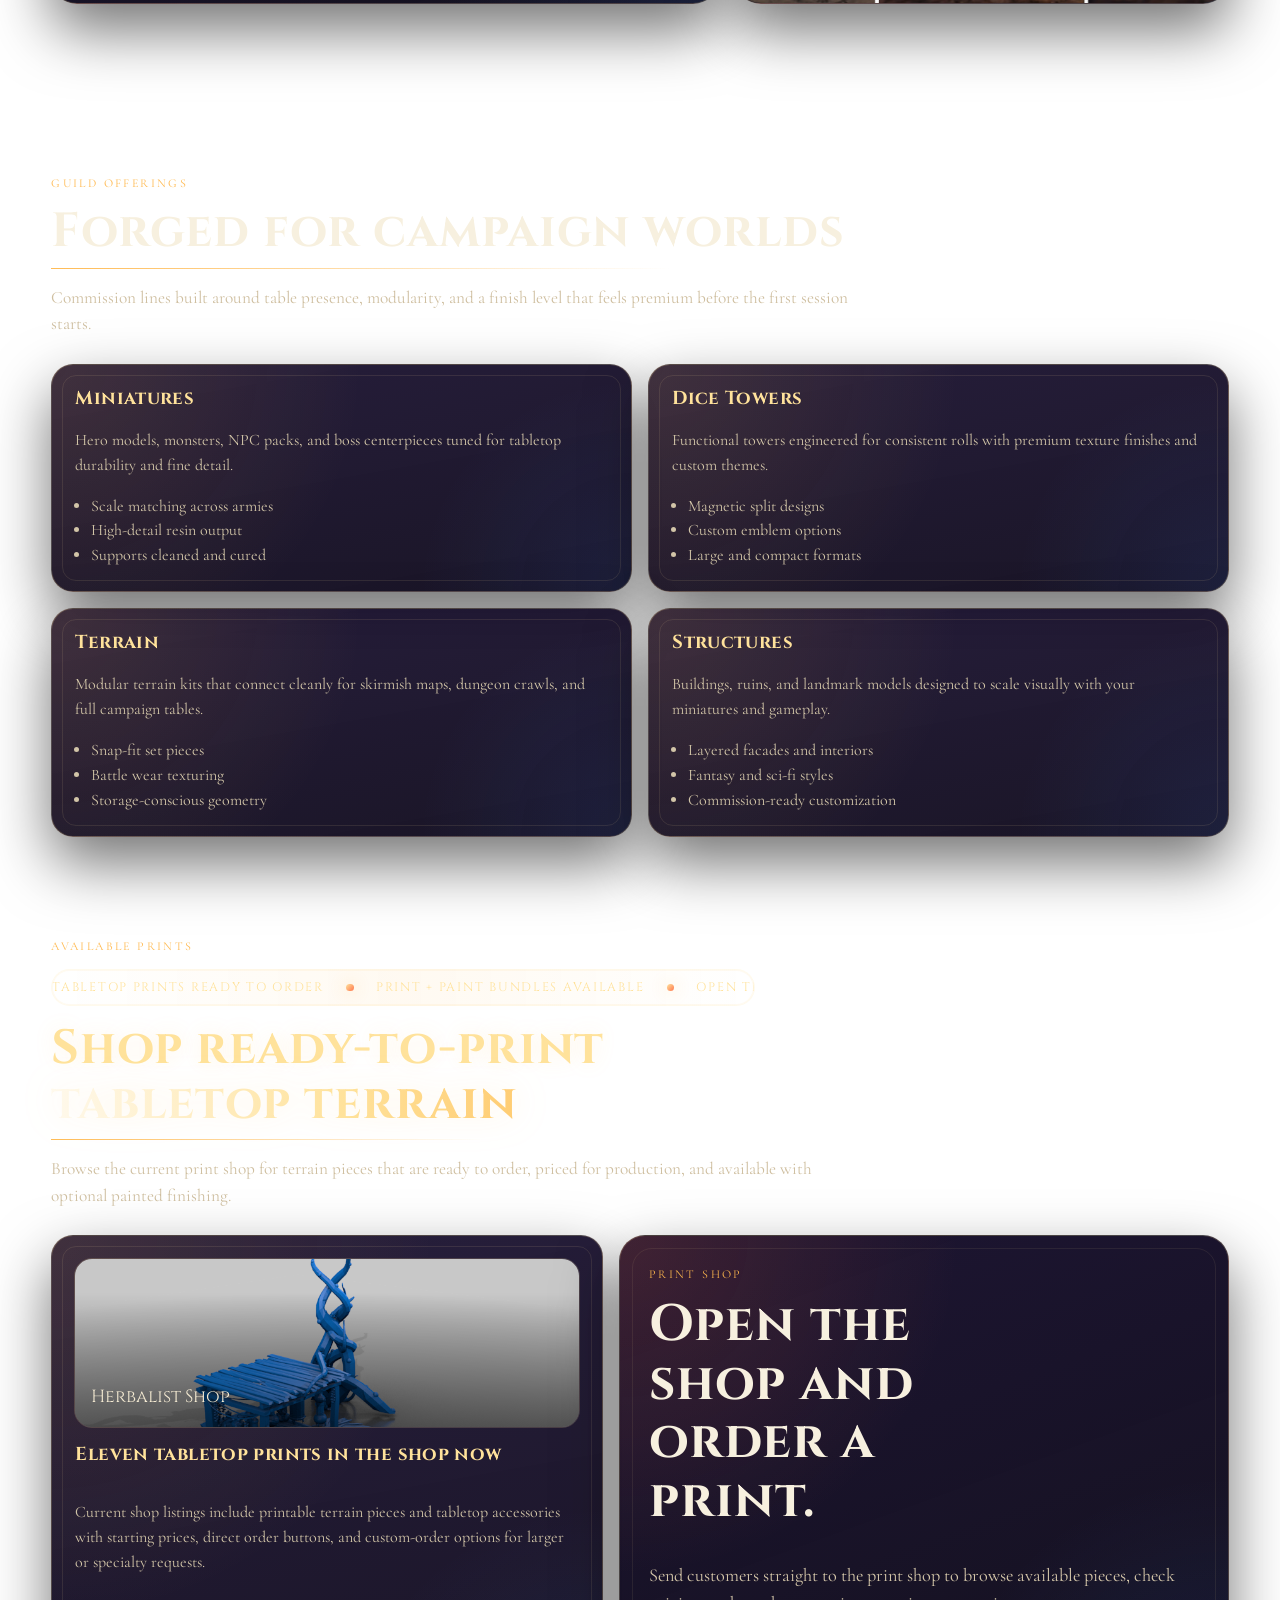
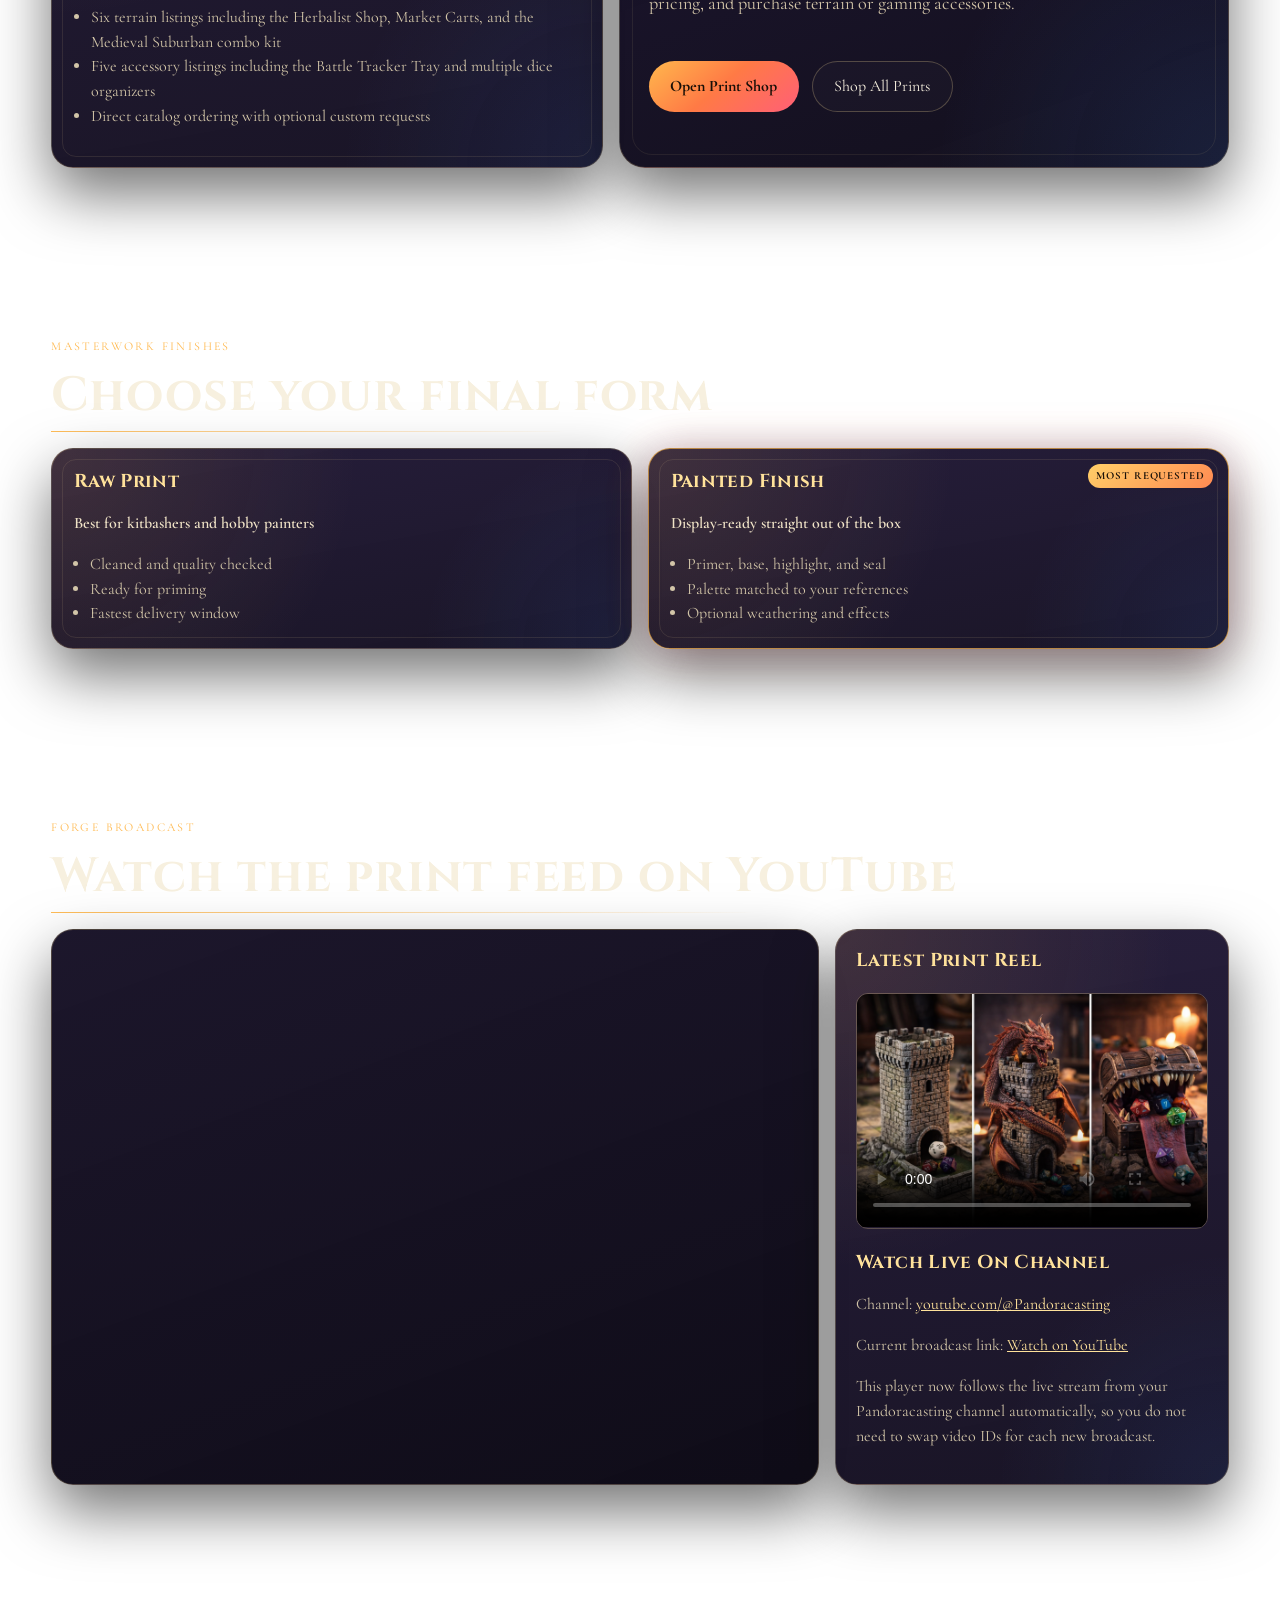
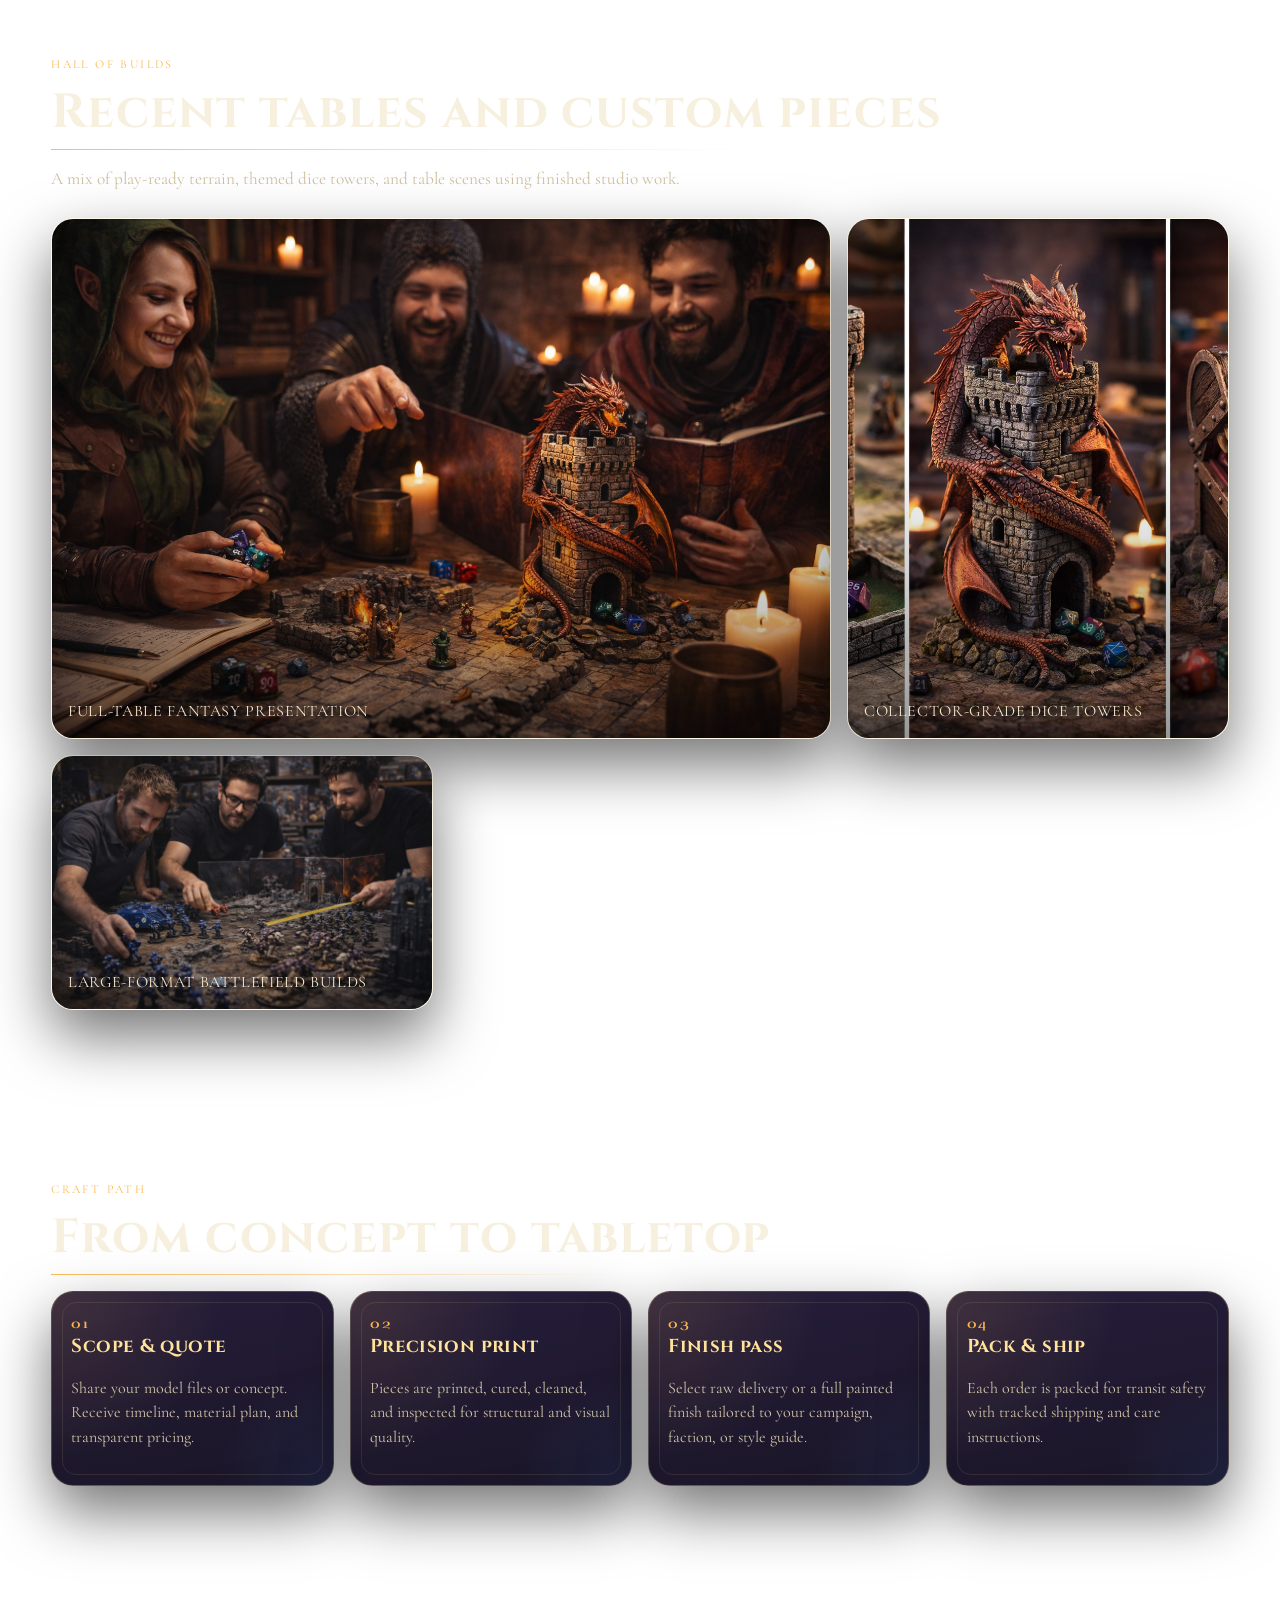
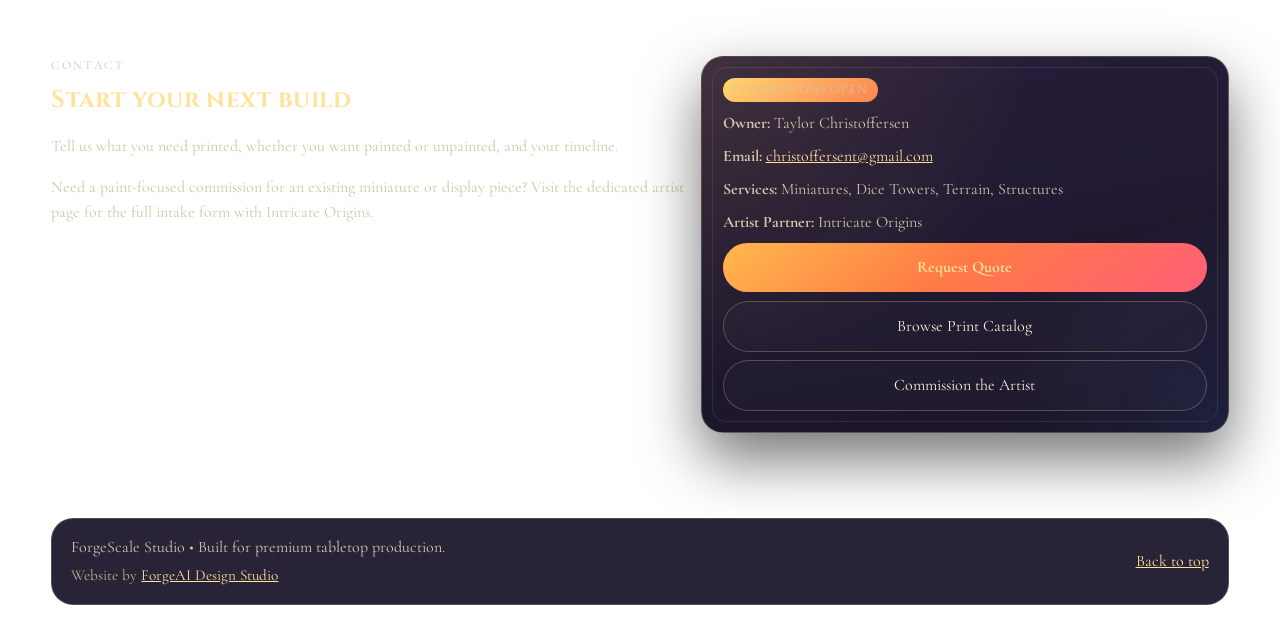
==== commit e0e2e3fd: "Add ForgeAI site credit" ====
--- a/index.html
+++ b/index.html
@@ -339,7 +339,10 @@
   </main>
 
   <footer class="site-footer">
-    <p>ForgeScale Studio • Built for premium tabletop production.</p>
+    <div>
+      <p>ForgeScale Studio • Built for premium tabletop production.</p>
+      <p class="site-credit">Website by <a href="https://t24085.github.io/ForgeAi/Projects/ForgeAi-main/index.html" target="_blank" rel="noopener noreferrer">ForgeAI Design Studio</a></p>
+    </div>
     <a href="#top">Back to top</a>
   </footer>
 
--- a/styles.css
+++ b/styles.css
@@ -1487,6 +1487,16 @@
   color: #d2c6ab;
 }
 
+.site-footer p {
+  margin: 0;
+}
+
+.site-credit {
+  margin-top: 0.28rem !important;
+  font-size: 0.95rem;
+  color: #bcae90;
+}
+
 .site-footer a {
   color: var(--gold-soft);
 }
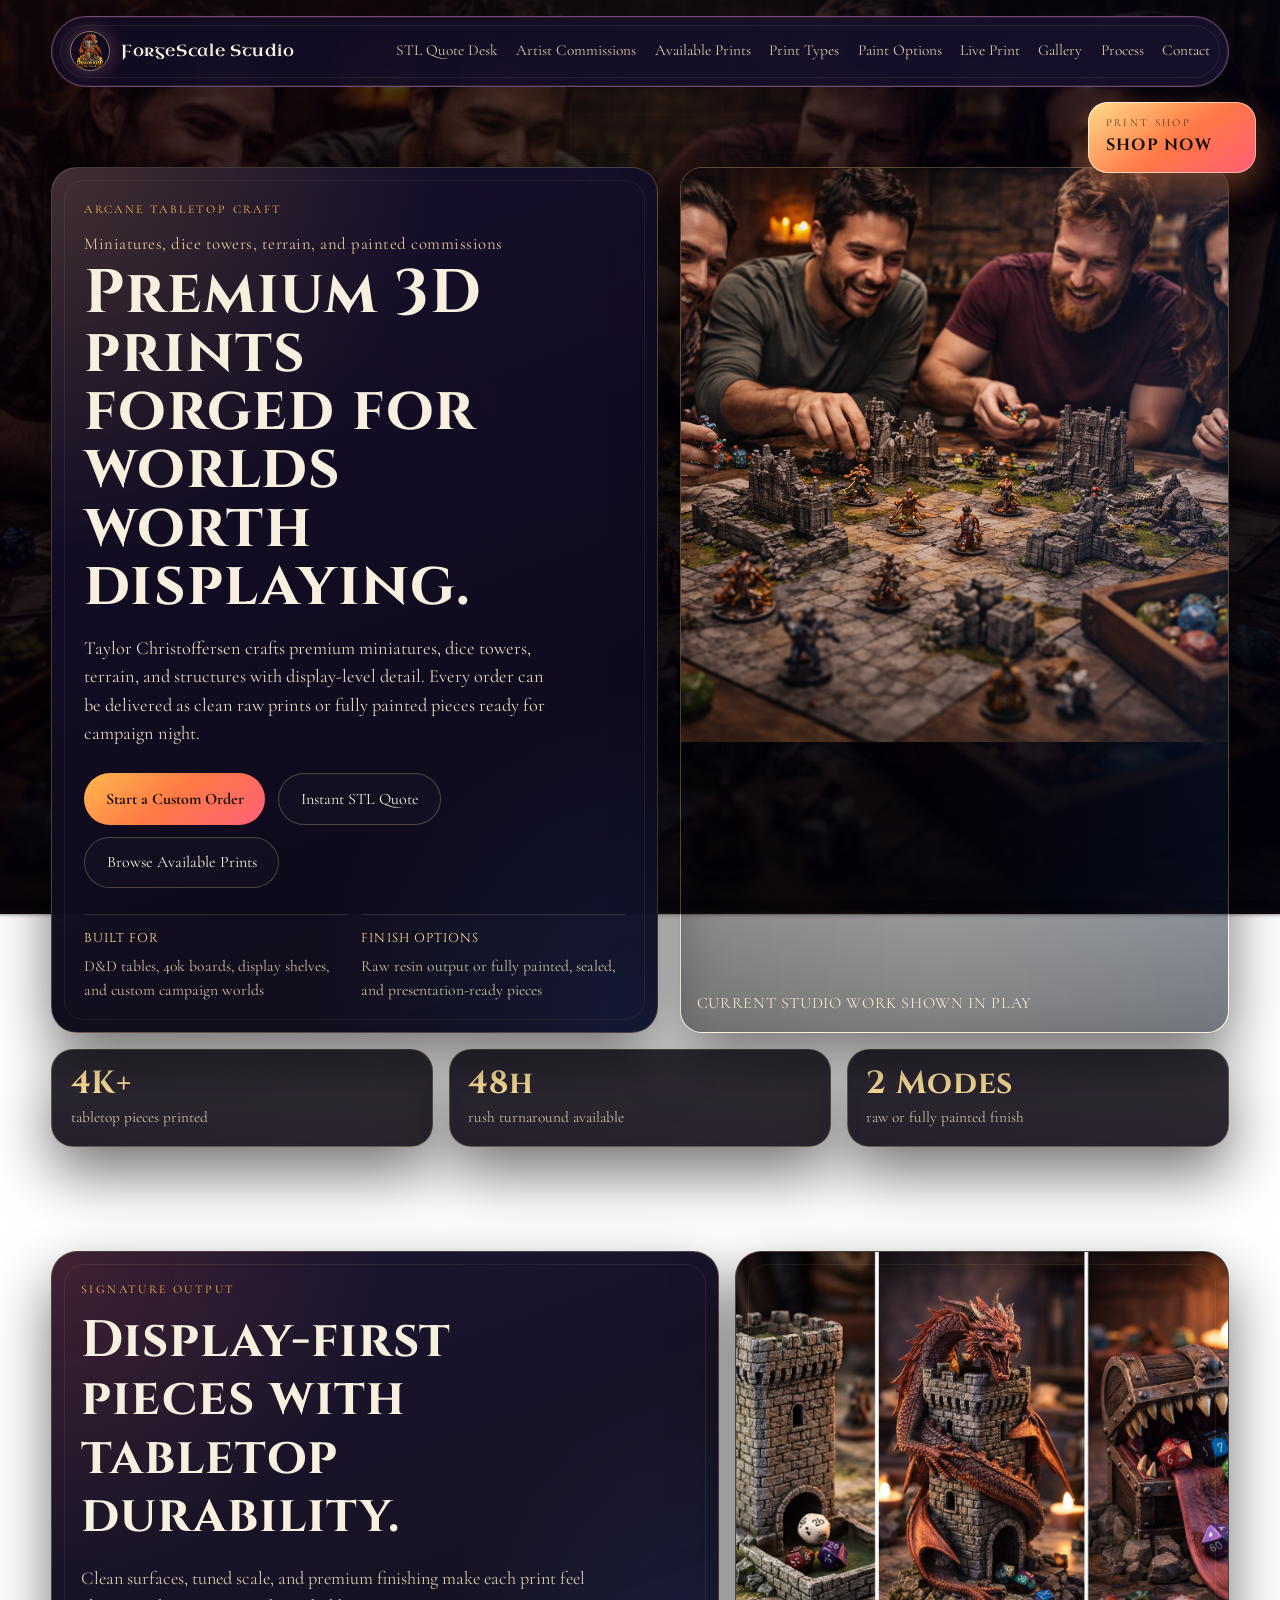
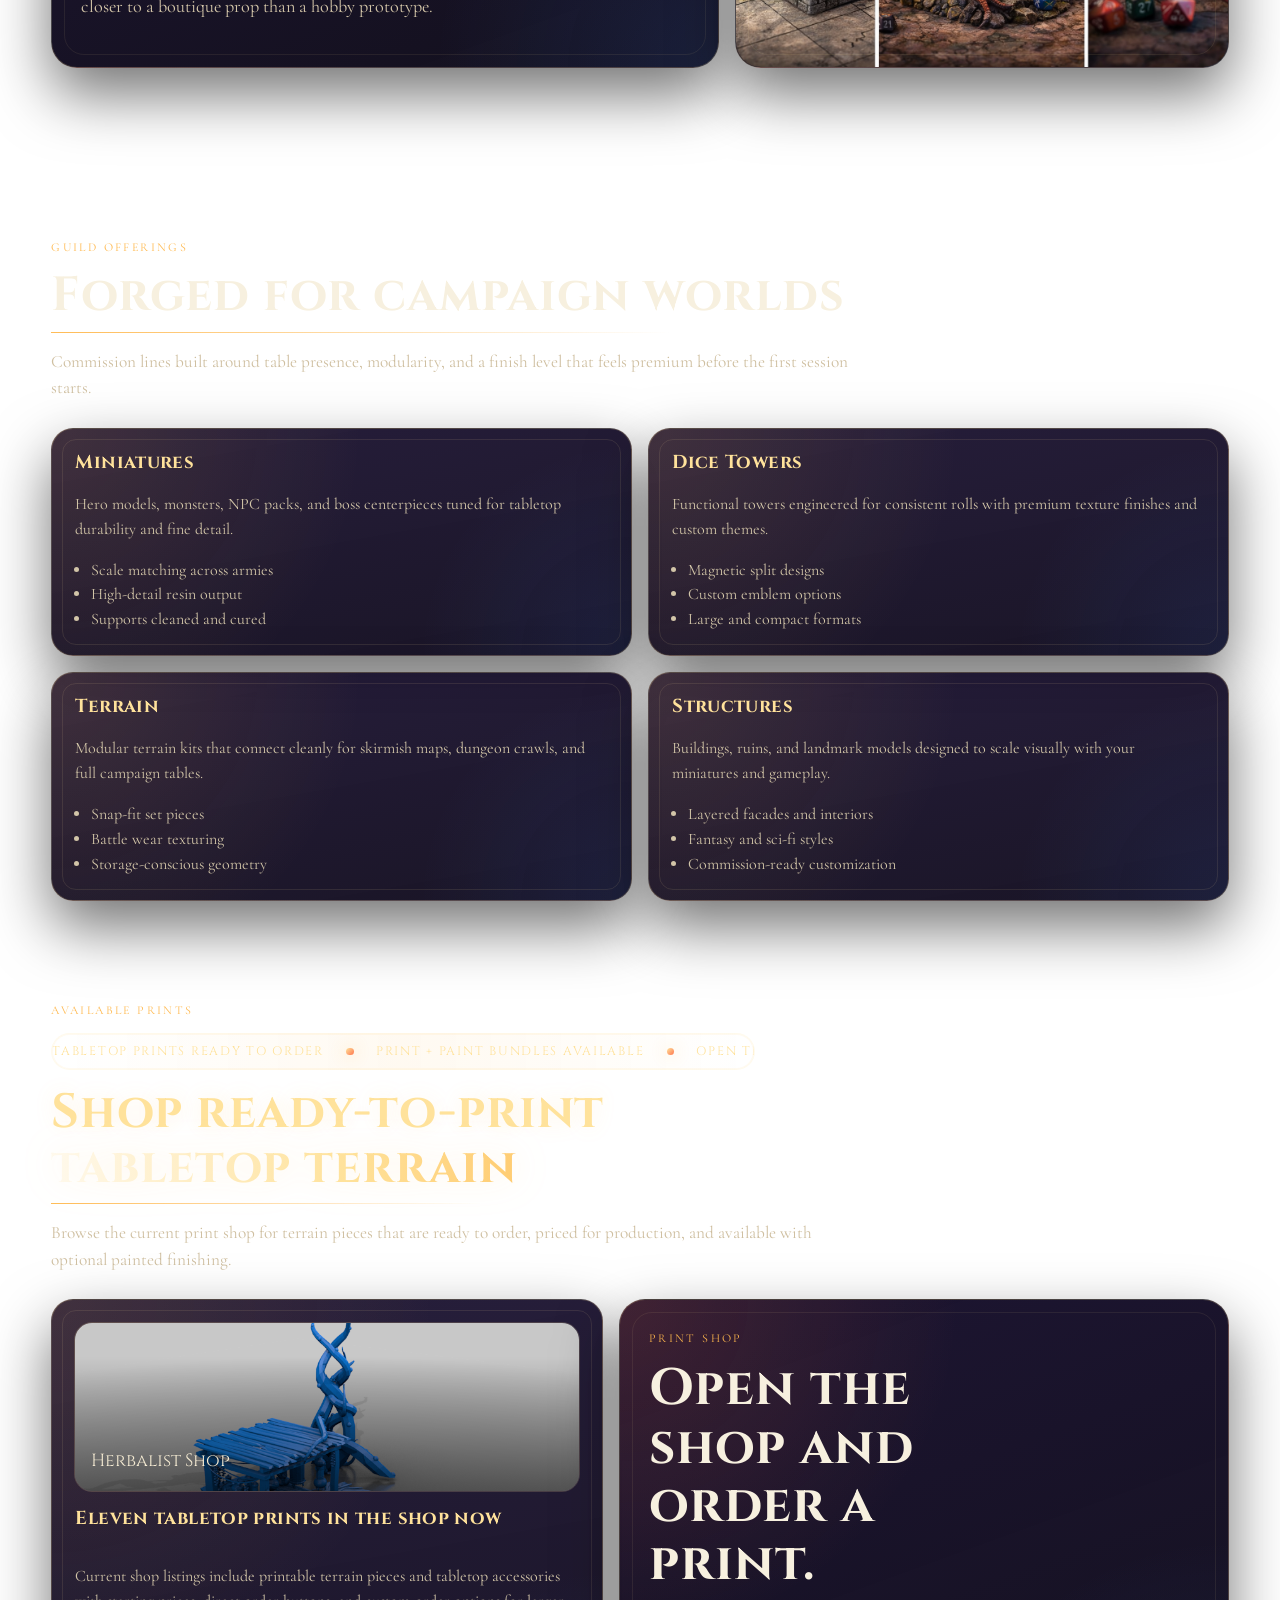
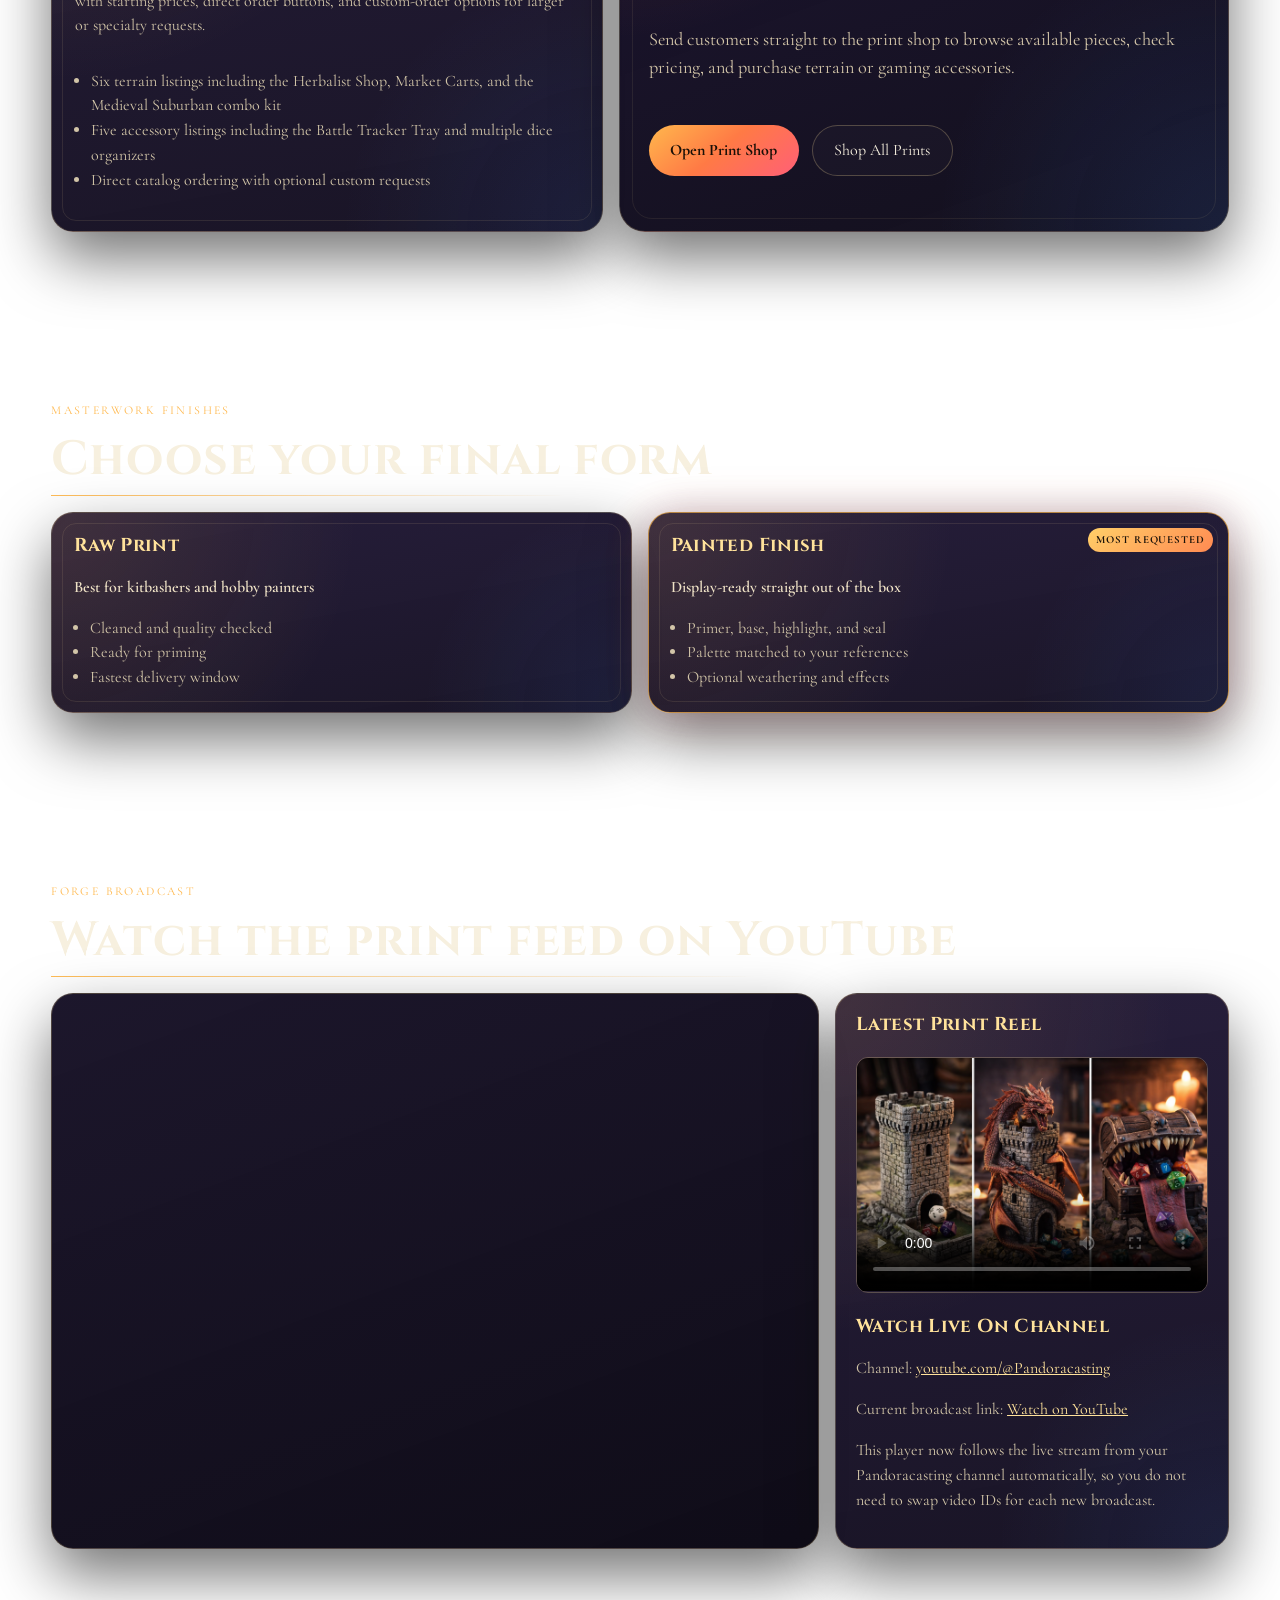
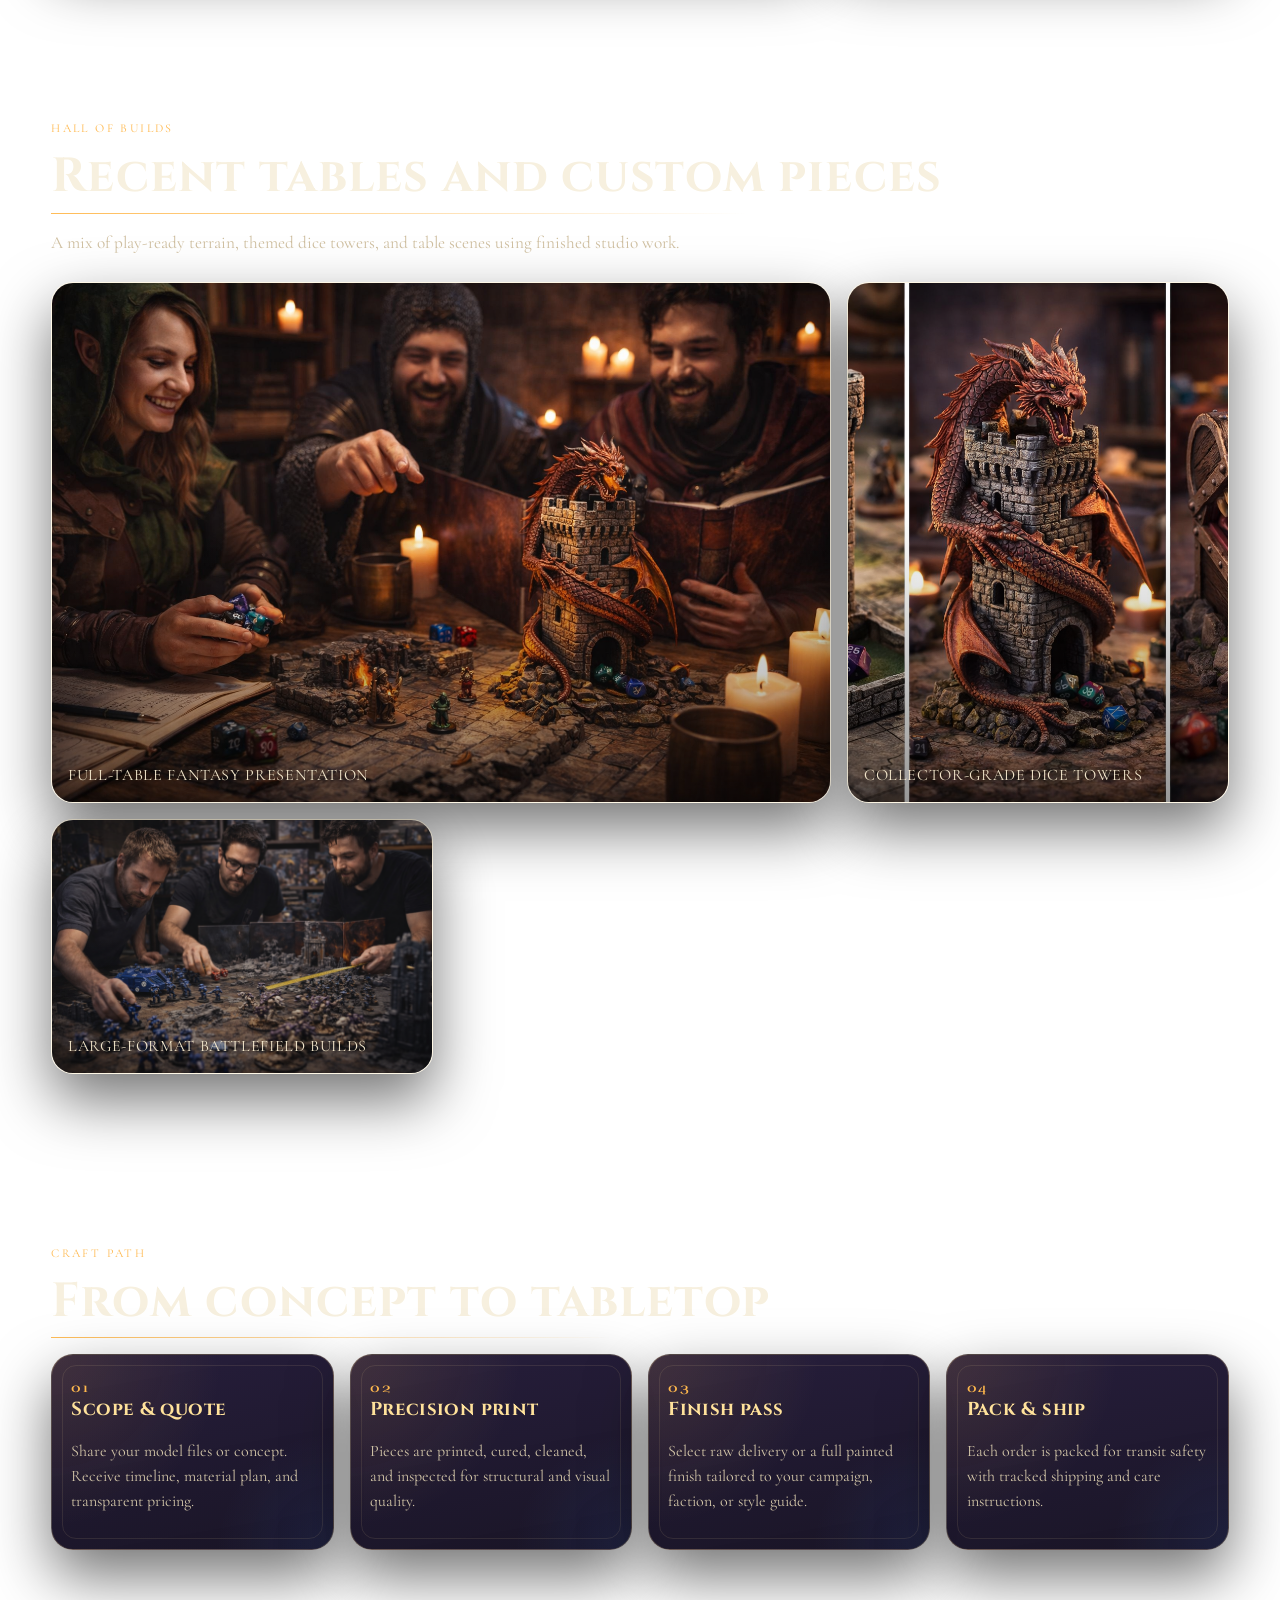
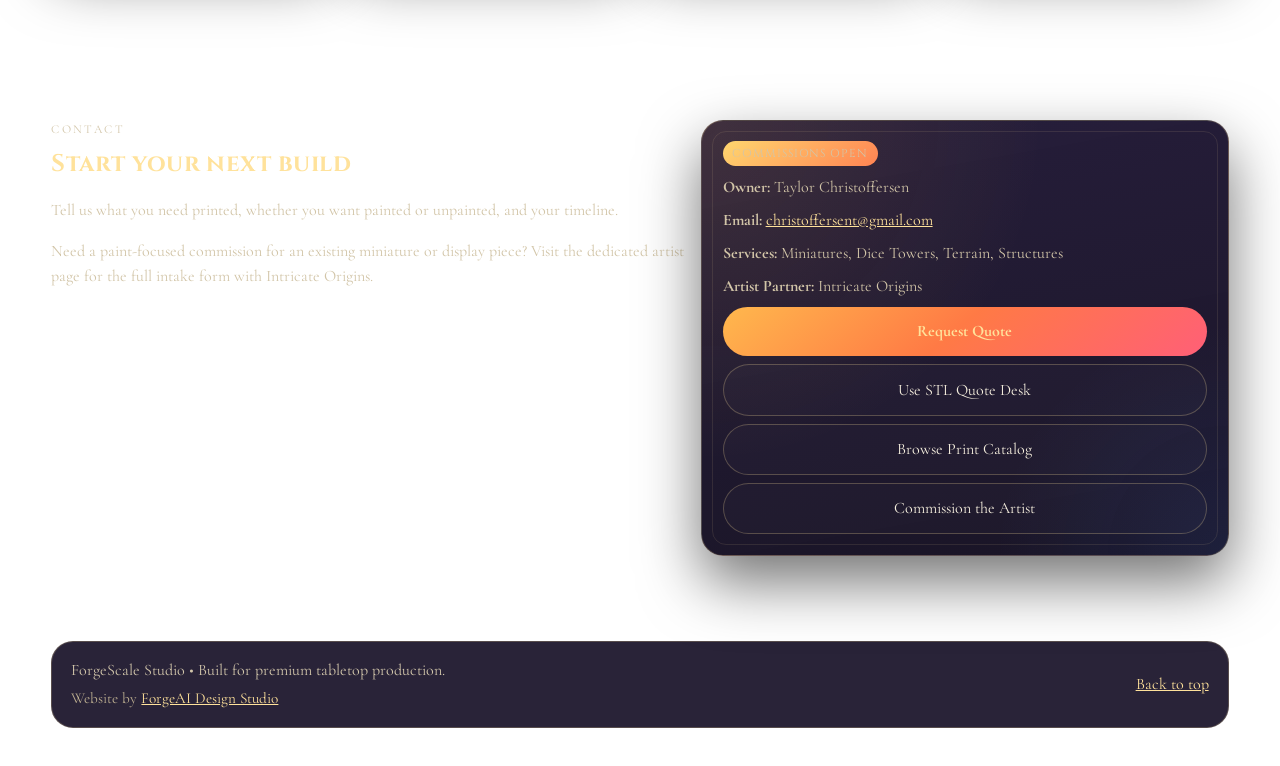
==== commit edad9119: "Add STL quote desk and update site navigation" ====
--- a/index.html
+++ b/index.html
@@ -31,6 +31,7 @@
     </a>
     <button class="menu-toggle" aria-expanded="false" aria-controls="main-nav">Menu</button>
     <nav id="main-nav" class="main-nav" aria-label="Primary">
+      <a href="stl-quote.html">STL Quote Desk</a>
       <a href="artist-commission.html">Artist Commissions</a>
       <a href="prints.html#catalog">Available Prints</a>
       <a href="#services">Print Types</a>
@@ -59,6 +60,7 @@
           </p>
           <div class="hero-actions">
             <a class="btn btn-primary" href="#contact">Start a Custom Order</a>
+            <a class="btn btn-ghost" href="stl-quote.html">Instant STL Quote</a>
             <a class="btn btn-ghost" href="prints.html#catalog">Browse Available Prints</a>
           </div>
           <div class="hero-ledger">
@@ -332,6 +334,7 @@
         <p><strong>Services:</strong> Miniatures, Dice Towers, Terrain, Structures</p>
         <p><strong>Artist Partner:</strong> Intricate Origins</p>
         <a class="btn btn-primary" href="mailto:christoffersent@gmail.com?subject=3D%20Print%20Project%20Request">Request Quote</a>
+        <a class="btn btn-ghost" href="stl-quote.html">Use STL Quote Desk</a>
         <a class="btn btn-ghost" href="prints.html#catalog">Browse Print Catalog</a>
         <a class="btn btn-ghost" href="artist-commission.html">Commission the Artist</a>
       </div>
--- a/styles.css
+++ b/styles.css
@@ -76,6 +76,21 @@
   --line: #6b5f82;
 }
 
+.quote-page {
+  --bg-night: #f3f6fb;
+  --bg-char: #dbe5f2;
+  --ink: #152437;
+  --ink-muted: #53677d;
+  --gold: #c47a2c;
+  --gold-soft: #9c5f1d;
+  --ember: #d68632;
+  --line: rgba(53, 83, 115, 0.28);
+  --panel: #ffffff;
+  --panel-soft: #edf3fb;
+  --shadow: 0 26px 60px rgba(20, 39, 60, 0.14);
+  --shadow-soft: 0 14px 30px rgba(20, 39, 60, 0.1);
+}
+
 .commission-page::after {
   background:
     linear-gradient(180deg, rgba(10, 8, 18, 0.5), rgba(10, 8, 18, 0.82)),
@@ -91,6 +106,22 @@
     radial-gradient(circle at 22% 18%, rgba(255, 184, 77, 0.14), transparent 26%),
     radial-gradient(circle at 82% 24%, rgba(63, 132, 255, 0.18), transparent 30%);
   filter: saturate(1.02) contrast(1.03) blur(2px);
+}
+
+.quote-page::before {
+  background:
+    radial-gradient(circle at 12% 12%, rgba(45, 108, 171, 0.14), transparent 28%),
+    radial-gradient(circle at 88% 18%, rgba(215, 145, 58, 0.12), transparent 24%),
+    linear-gradient(180deg, rgba(255, 255, 255, 0.72), rgba(255, 255, 255, 0.22));
+}
+
+.quote-page::after {
+  background:
+    linear-gradient(180deg, rgba(243, 246, 251, 0.86), rgba(231, 238, 248, 0.94)),
+    radial-gradient(circle at 16% 14%, rgba(46, 94, 150, 0.14), transparent 28%),
+    radial-gradient(circle at 84% 20%, rgba(205, 139, 54, 0.12), transparent 22%),
+    linear-gradient(135deg, rgba(255, 255, 255, 0.55), rgba(225, 233, 245, 0.22));
+  filter: none;
 }
 
 .page-bg-video {
@@ -120,6 +151,16 @@
   mask-image: radial-gradient(circle at center, black 50%, transparent 95%);
 }
 
+.quote-page .bg-grid {
+  opacity: 0.36;
+  background-image:
+    linear-gradient(rgba(42, 78, 115, 0.06) 1px, transparent 1px),
+    linear-gradient(90deg, rgba(42, 78, 115, 0.06) 1px, transparent 1px),
+    radial-gradient(circle at 25% 30%, rgba(42, 112, 168, 0.12) 1px, transparent 1px),
+    radial-gradient(circle at 75% 70%, rgba(196, 122, 44, 0.1) 1px, transparent 1px);
+  mask-image: none;
+}
+
 h1,
 h2,
 h3 {
@@ -131,6 +172,29 @@
 
 a {
   color: inherit;
+}
+
+.quote-page {
+  font-family: "Manrope", sans-serif;
+  background:
+    radial-gradient(circle at 8% 10%, rgba(59, 119, 184, 0.1), transparent 24%),
+    radial-gradient(circle at 88% 9%, rgba(212, 144, 65, 0.12), transparent 24%),
+    linear-gradient(180deg, #f7f9fc 0%, #edf3fa 54%, #e8eef7 100%);
+}
+
+.quote-page h1,
+.quote-page h2,
+.quote-page h3,
+.quote-page .brand-text,
+.quote-page .contact-tag,
+.quote-page .quote-pill,
+.quote-page .price-tag {
+  font-family: "Fraunces", serif;
+}
+
+.quote-page .brand-text {
+  font-size: 0.95rem;
+  letter-spacing: 0.02em;
 }
 
 .site-header,
@@ -173,6 +237,18 @@
   box-shadow: 0 0 0 1px rgba(255, 184, 77, 0.11) inset;
 }
 
+.quote-page .site-header {
+  background:
+    linear-gradient(90deg, rgba(255, 255, 255, 0.92), rgba(245, 249, 253, 0.9));
+  box-shadow:
+    0 14px 32px rgba(22, 40, 63, 0.1),
+    0 0 0 1px rgba(255, 255, 255, 0.68) inset;
+}
+
+.quote-page .site-header::before {
+  border-color: rgba(51, 79, 108, 0.08);
+}
+
 .site-header::before {
   content: "";
   position: absolute;
@@ -215,6 +291,15 @@
   font-size: 0.96rem;
   color: var(--ink-muted);
   transition: color 180ms ease, transform 180ms ease;
+}
+
+.quote-page .main-nav a {
+  color: var(--ink-muted);
+}
+
+.quote-page .main-nav a:hover,
+.quote-page .main-nav a:focus-visible {
+  color: #17314d;
 }
 
 .main-nav a::after {
@@ -342,6 +427,29 @@
   transition: transform 280ms ease, box-shadow 280ms ease, border-color 280ms ease;
 }
 
+.quote-page .hero-copy-block,
+.quote-page .featured-card,
+.quote-page .service-card,
+.quote-page .finish-card,
+.quote-page .contact-card,
+.quote-page .stream-panel,
+.quote-page .timeline article,
+.quote-page .commission-form,
+.quote-page .level-card,
+.quote-page .fit-card,
+.quote-page .faq-card,
+.quote-page .signal-card,
+.quote-page .hero-logo-panel,
+.quote-page .hero-metrics article,
+.quote-page .stream-frame {
+  border-color: rgba(52, 81, 114, 0.16);
+  background:
+    radial-gradient(circle at top left, rgba(52, 111, 170, 0.08), transparent 42%),
+    radial-gradient(circle at bottom right, rgba(212, 145, 61, 0.08), transparent 34%),
+    linear-gradient(180deg, rgba(255, 255, 255, 0.95), rgba(246, 249, 253, 0.98));
+  box-shadow: var(--shadow);
+}
+
 .hero-copy-block::before {
   content: "";
   position: absolute;
@@ -349,6 +457,21 @@
   border-radius: calc(var(--radius) - 2px);
   border: 1px solid rgba(255, 226, 155, 0.08);
   pointer-events: none;
+}
+
+.quote-page .hero-copy-block::before,
+.quote-page .featured-card::before,
+.quote-page .service-card::before,
+.quote-page .finish-card::before,
+.quote-page .timeline article::before,
+.quote-page .contact-card::before,
+.quote-page .commission-form::before,
+.quote-page .level-card::before,
+.quote-page .fit-card::before,
+.quote-page .faq-card::before,
+.quote-page .signal-card::before,
+.quote-page .hero-logo-panel::before {
+  border-color: rgba(52, 81, 114, 0.08);
 }
 
 .hero-copy-block::after,
@@ -379,6 +502,27 @@
   transition: opacity 260ms ease;
 }
 
+.quote-page .hero-copy-block::after,
+.quote-page .featured-card::after,
+.quote-page .service-card::after,
+.quote-page .finish-card::after,
+.quote-page .stream-frame::after,
+.quote-page .stream-panel::after,
+.quote-page .hero-logo-panel::after,
+.quote-page .gallery-item::before,
+.quote-page .timeline article::after,
+.quote-page .contact-card::after,
+.quote-page .hero-metrics article::after,
+.quote-page .commission-form::after,
+.quote-page .level-card::after,
+.quote-page .fit-card::after,
+.quote-page .faq-card::after,
+.quote-page .signal-card::after {
+  background:
+    radial-gradient(circle at var(--spot-x) var(--spot-y), rgba(52, 111, 170, 0.12), transparent 24%),
+    linear-gradient(120deg, transparent 0%, rgba(255, 255, 255, 0.3) 45%, transparent 62%);
+}
+
 .eyebrow {
   margin: 0 0 0.8rem;
   font-size: 0.75rem;
@@ -392,6 +536,56 @@
   color: #dfc79b;
   font-size: 1.05rem;
   letter-spacing: 0.03em;
+}
+
+.quote-page .hero-kicker,
+.quote-page .hero-copy,
+.quote-page .section-intro,
+.quote-page .service-card p,
+.quote-page .service-card li,
+.quote-page .finish-card li,
+.quote-page .timeline p,
+.quote-page .stream-panel p,
+.quote-page .stream-panel li,
+.quote-page .contact p,
+.quote-page .note,
+.quote-page .level-card p,
+.quote-page .fit-card p,
+.quote-page .faq-card p,
+.quote-page .signal-card p,
+.quote-page .level-card li,
+.quote-page .signal-card li,
+.quote-page .hero-ledger p,
+.quote-page .hero-metrics p,
+.quote-page .viewer-meta,
+.quote-page .pricing-note,
+.quote-page .product-pricing p + p {
+  color: #5c6d7d;
+}
+
+.quote-page h1,
+.quote-page .featured-card h2,
+.quote-page .section-head h2 {
+  color: #13263c;
+}
+
+.quote-page .eyebrow,
+.quote-page .hero-ledger span,
+.quote-page .hero-metrics h2,
+.quote-page .service-card h3,
+.quote-page .finish-card h3,
+.quote-page .timeline h3,
+.quote-page .stream-panel h3,
+.quote-page .contact h2,
+.quote-page .level-card h3,
+.quote-page .fit-card h3,
+.quote-page .faq-card h3,
+.quote-page .signal-card h3 {
+  color: #8a5316;
+}
+
+.quote-page .section-head h2::after {
+  background: linear-gradient(90deg, rgba(32, 76, 117, 0.82), transparent);
 }
 
 h1 {
@@ -417,6 +611,11 @@
   animation: artifactFloat 8s ease-in-out infinite;
   min-height: 100%;
   transition: transform 320ms ease, box-shadow 320ms ease, border-color 320ms ease;
+}
+
+.quote-page .hero-photo {
+  border-color: rgba(52, 81, 114, 0.18);
+  animation: none;
 }
 
 .hero-photo::after {
@@ -448,6 +647,97 @@
   font-size: 1rem;
   letter-spacing: 0.04em;
   text-transform: uppercase;
+}
+
+.quote-dashboard {
+  padding: 1.5rem;
+  display: flex;
+  align-items: stretch;
+  min-height: 100%;
+  background:
+    linear-gradient(180deg, rgba(249, 251, 254, 0.96), rgba(239, 245, 252, 0.98));
+}
+
+.quote-dashboard::after {
+  background:
+    linear-gradient(180deg, transparent 18%, rgba(23, 49, 77, 0.06)),
+    linear-gradient(90deg, rgba(255, 255, 255, 0.18), transparent 45%, rgba(32, 76, 117, 0.06));
+}
+
+.quote-dashboard-screen {
+  width: 100%;
+  padding: 1.5rem;
+  border-radius: 24px;
+  background:
+    linear-gradient(155deg, rgba(17, 35, 55, 0.96), rgba(30, 63, 95, 0.94) 58%, rgba(193, 128, 51, 0.9));
+  color: #f2f6fb;
+  display: flex;
+  flex-direction: column;
+  gap: 1rem;
+  box-shadow:
+    inset 0 0 0 1px rgba(255, 255, 255, 0.1),
+    0 26px 42px rgba(19, 40, 63, 0.2);
+}
+
+.quote-dashboard-screen h2 {
+  margin-bottom: 0;
+  color: #f8fbff;
+  font-size: clamp(1.8rem, 3vw, 2.6rem);
+  max-width: 10ch;
+}
+
+.quote-pill {
+  margin: 0;
+  display: inline-flex;
+  align-self: flex-start;
+  padding: 0.42rem 0.78rem;
+  border-radius: 999px;
+  background: rgba(255, 255, 255, 0.12);
+  color: #f9fbfd;
+  font-size: 0.85rem;
+}
+
+.quote-estimate-card {
+  padding: 1rem 1.1rem;
+  border-radius: 18px;
+  background: rgba(255, 255, 255, 0.09);
+  border: 1px solid rgba(255, 255, 255, 0.12);
+}
+
+.quote-estimate-card span,
+.quote-dashboard-list span {
+  display: block;
+  font-size: 0.8rem;
+  text-transform: uppercase;
+  letter-spacing: 0.08em;
+  color: rgba(240, 246, 252, 0.72);
+}
+
+.quote-estimate-card strong {
+  display: block;
+  margin-top: 0.35rem;
+  font-size: 1.35rem;
+}
+
+.quote-dashboard-list {
+  list-style: none;
+  margin: 0;
+  padding: 0;
+  display: grid;
+  gap: 0.8rem;
+}
+
+.quote-dashboard-list li {
+  padding: 0.95rem 1rem;
+  border-radius: 18px;
+  background: rgba(9, 20, 33, 0.22);
+  border: 1px solid rgba(255, 255, 255, 0.08);
+}
+
+.quote-dashboard-list strong {
+  display: block;
+  margin-top: 0.28rem;
+  font-size: 1rem;
 }
 
 .hero-actions {
@@ -485,6 +775,11 @@
   box-shadow: 0 0 0 0 rgba(255, 184, 77, 0.26);
 }
 
+.quote-page .btn-primary {
+  color: #fff;
+  background: linear-gradient(135deg, #204c75, #2f6ea6 54%, #4e88bc 100%);
+}
+
 .btn::after {
   content: "";
   position: absolute;
@@ -500,6 +795,11 @@
   filter: brightness(1.04);
 }
 
+.quote-page .btn-primary:hover,
+.quote-page .btn-primary:focus-visible {
+  box-shadow: 0 0 0 7px rgba(47, 110, 166, 0.16);
+}
+
 .btn:hover::after,
 .btn:focus-visible::after {
   transform: translateX(130%) skewX(-18deg);
@@ -509,6 +809,12 @@
   border: 1px solid rgba(255, 226, 155, 0.25);
   color: var(--ink);
   background: rgba(255, 255, 255, 0.02);
+}
+
+.quote-page .btn-ghost {
+  border-color: rgba(52, 81, 114, 0.18);
+  background: rgba(240, 245, 251, 0.74);
+  color: #17314d;
 }
 
 .hero-ledger {
@@ -1418,6 +1724,14 @@
   transition: border-color 180ms ease, box-shadow 180ms ease, background 180ms ease;
 }
 
+.quote-page .form-field input,
+.quote-page .form-field select,
+.quote-page .form-field textarea {
+  color: #18314c;
+  background: rgba(240, 245, 251, 0.82);
+  border-color: rgba(52, 81, 114, 0.16);
+}
+
 .form-field select {
   appearance: none;
 }
@@ -1427,9 +1741,19 @@
   resize: vertical;
 }
 
+.quote-page .form-field input[type="file"] {
+  padding: 0.7rem 0.8rem;
+  cursor: pointer;
+}
+
 .form-field input::placeholder,
 .form-field textarea::placeholder {
   color: #9e8fae;
+}
+
+.quote-page .form-field input::placeholder,
+.quote-page .form-field textarea::placeholder {
+  color: #7c8ea2;
 }
 
 .form-field input:focus,
@@ -1441,6 +1765,14 @@
   background: rgba(16, 12, 28, 0.9);
 }
 
+.quote-page .form-field input:focus,
+.quote-page .form-field select:focus,
+.quote-page .form-field textarea:focus {
+  border-color: rgba(47, 110, 166, 0.56);
+  box-shadow: 0 0 0 4px rgba(47, 110, 166, 0.12);
+  background: rgba(255, 255, 255, 0.98);
+}
+
 .form-actions {
   display: flex;
   align-items: center;
@@ -1455,6 +1787,106 @@
   color: var(--gold-soft);
 }
 
+.quote-page .form-status {
+  color: #204c75;
+}
+
+.file-chip-list {
+  display: flex;
+  flex-wrap: wrap;
+  gap: 0.55rem;
+  min-height: 3rem;
+  padding: 0.9rem;
+  border-radius: 16px;
+  border: 1px dashed rgba(52, 81, 114, 0.2);
+  background: rgba(240, 245, 251, 0.58);
+}
+
+.file-chip {
+  display: inline-flex;
+  align-items: center;
+  gap: 0.45rem;
+  padding: 0.55rem 0.75rem;
+  border-radius: 999px;
+  background: rgba(23, 49, 77, 0.08);
+  color: #17314d;
+  font-size: 0.94rem;
+}
+
+.file-chip strong {
+  font-size: 0.8rem;
+  color: #6a7f94;
+}
+
+.empty-files {
+  margin: 0;
+  color: #71859a;
+}
+
+.quote-disclaimer {
+  margin: 1rem 0 0;
+  color: #64778b;
+  font-size: 0.95rem;
+}
+
+.quote-summary-card {
+  display: flex;
+  flex-direction: column;
+  gap: 1rem;
+}
+
+.quote-summary-stack {
+  display: grid;
+  gap: 0.9rem;
+}
+
+.quote-summary-row {
+  display: flex;
+  justify-content: space-between;
+  gap: 1rem;
+  align-items: baseline;
+  padding-bottom: 0.8rem;
+  border-bottom: 1px solid rgba(52, 81, 114, 0.1);
+}
+
+.quote-summary-row span {
+  color: #6a7d92;
+  font-size: 0.95rem;
+}
+
+.quote-summary-row strong {
+  color: #15304a;
+  font-size: 1.02rem;
+  text-align: right;
+}
+
+.quote-summary-note {
+  margin: 0;
+}
+
+.quote-page .product-pricing {
+  border-color: rgba(52, 81, 114, 0.14);
+  background:
+    linear-gradient(145deg, rgba(255, 255, 255, 0.88), rgba(236, 243, 250, 0.94)),
+    rgba(255, 255, 255, 0.88);
+  box-shadow: 0 14px 28px rgba(20, 39, 60, 0.08);
+}
+
+.quote-page .price-tag {
+  color: #16304a;
+  background:
+    linear-gradient(90deg, rgba(47, 110, 166, 0.12), rgba(196, 122, 44, 0.12)),
+    rgba(255, 255, 255, 0.82);
+  box-shadow:
+    0 8px 18px rgba(20, 39, 60, 0.08),
+    0 0 0 1px rgba(52, 81, 114, 0.08) inset;
+}
+
+.quote-page .price-tag::before {
+  color: #33506c;
+  background: rgba(47, 110, 166, 0.08);
+}
+
 .contact-list {
   margin: 0;
   padding-left: 1rem;
@@ -1464,6 +1896,10 @@
 
 .signal-card .btn {
   margin-top: 1.2rem;
+}
+
+.capability-grid {
+  align-items: stretch;
 }
 
 .small-note {
@@ -1487,6 +1923,12 @@
   color: #d2c6ab;
 }
 
+.quote-page .site-footer {
+  background: rgba(255, 255, 255, 0.84);
+  border-color: rgba(52, 81, 114, 0.16);
+  color: #506478;
+}
+
 .site-footer p {
   margin: 0;
 }
@@ -1499,6 +1941,10 @@
 
 .site-footer a {
   color: var(--gold-soft);
+}
+
+.quote-page .site-footer a {
+  color: #17314d;
 }
 
 .reveal {
@@ -1635,6 +2081,10 @@
   .gallery-item.wide {
     grid-column: span 1;
   }
+
+  .quote-dashboard-screen {
+    min-height: 420px;
+  }
 }
 
 @media (max-width: 760px) {
@@ -1663,6 +2113,12 @@
     padding: 0.42rem 0.8rem;
   }
 
+  .quote-page .menu-toggle {
+    color: #17314d;
+    border-color: rgba(52, 81, 114, 0.22);
+    background: rgba(255, 255, 255, 0.7);
+  }
+
   .main-nav {
     width: 100%;
     display: none;
@@ -1689,6 +2145,20 @@
     padding: 1.3rem;
   }
 
+  .quote-dashboard,
+  .quote-dashboard-screen {
+    padding: 1.2rem;
+  }
+
+  .quote-summary-row {
+    flex-direction: column;
+    align-items: flex-start;
+  }
+
+  .quote-summary-row strong {
+    text-align: left;
+  }
+
   .hero-ledger {
     grid-template-columns: 1fr;
   }
